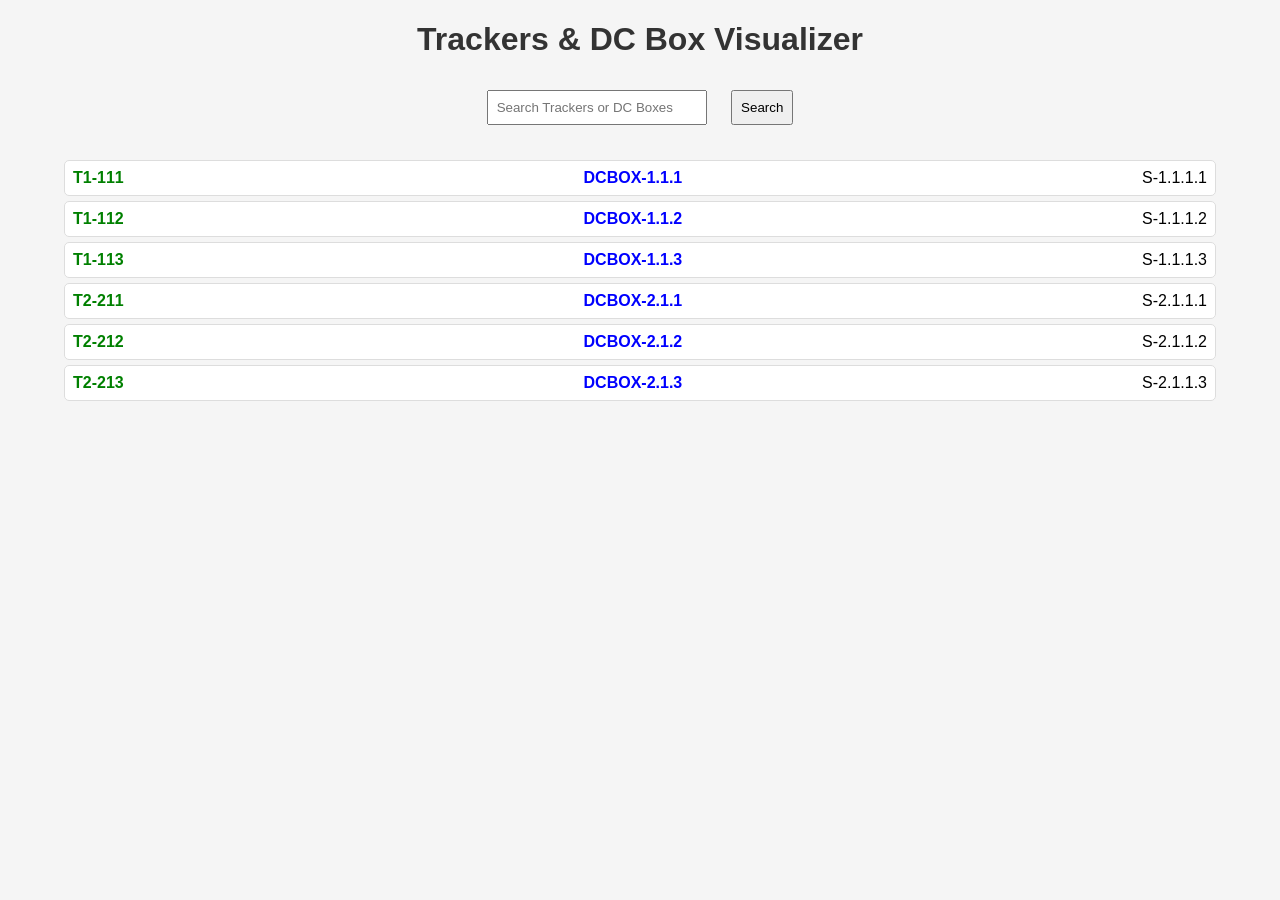
==== index.html @ c6772693 "Add files via upload" ====
<!DOCTYPE html>
<html lang="en">
<head>
    <meta charset="UTF-8">
    <meta name="viewport" content="width=device-width, initial-scale=1.0">
    <title>Tracker & DCBox Management</title>
    <style>
        body {
            font-family: Arial, sans-serif;
            background-color: #f5f5f5;
            margin: 0;
            padding: 0;
        }
        h1 {
            text-align: center;
            color: #333;
        }
        .container {
            width: 90%;
            margin: 20px auto;
            overflow-x: auto;
        }
        .row {
            display: flex;
            justify-content: space-between;
            padding: 8px;
            margin: 5px 0;
            border: 1px solid #ddd;
            border-radius: 5px;
            background-color: #fff;
        }
        .tracker {
            color: green;
            font-weight: bold;
        }
        .dcbox {
            color: blue;
            font-weight: bold;
        }
        .string {
            color: black;
        }
        input, button {
            padding: 8px;
            margin: 10px;
        }
        input {
            width: 200px;
        }
    </style>
</head>
<body>
    <h1>Trackers & DC Box Visualizer</h1>
    <div class="search-bar" style="text-align: center;">
        <input type="text" id="searchInput" placeholder="Search Trackers or DC Boxes">
        <button onclick="searchRows()">Search</button>
    </div>
    <div class="container" id="rowContainer">
        <!-- Rows will be dynamically added -->
    </div>

    <script>
        // Sample data: Each row has a tracker (green), DC box (blue), and string number (black)
        const data = [
            { tracker: 'T1-111', dcbox: 'DCBOX-1.1.1', string: 'S-1.1.1.1' },
            { tracker: 'T1-112', dcbox: 'DCBOX-1.1.2', string: 'S-1.1.1.2' },
            { tracker: 'T1-113', dcbox: 'DCBOX-1.1.3', string: 'S-1.1.1.3' },
            { tracker: 'T2-211', dcbox: 'DCBOX-2.1.1', string: 'S-2.1.1.1' },
            { tracker: 'T2-212', dcbox: 'DCBOX-2.1.2', string: 'S-2.1.1.2' },
            { tracker: 'T2-213', dcbox: 'DCBOX-2.1.3', string: 'S-2.1.1.3' },
            // Add more rows here
        ];

        const container = document.getElementById('rowContainer');

        // Function to display rows
        function displayRows(data) {
            container.innerHTML = ''; // Clear previous content
            data.forEach(row => {
                const rowDiv = document.createElement('div');
                rowDiv.className = 'row';
                rowDiv.innerHTML = `
                    <span class="tracker">${row.tracker}</span>
                    <span class="dcbox">${row.dcbox}</span>
                    <span class="string">${row.string}</span>
                `;
                container.appendChild(rowDiv);
            });
        }

        // Function to search rows
        function searchRows() {
            const input = document.getElementById('searchInput').value.toLowerCase();
            const filteredData = data.filter(row => 
                row.tracker.toLowerCase().includes(input) ||
                row.dcbox.toLowerCase().includes(input)
            );
            displayRows(filteredData);
        }

        // Initial display
        displayRows(data);
    </script>
</body>
</html>
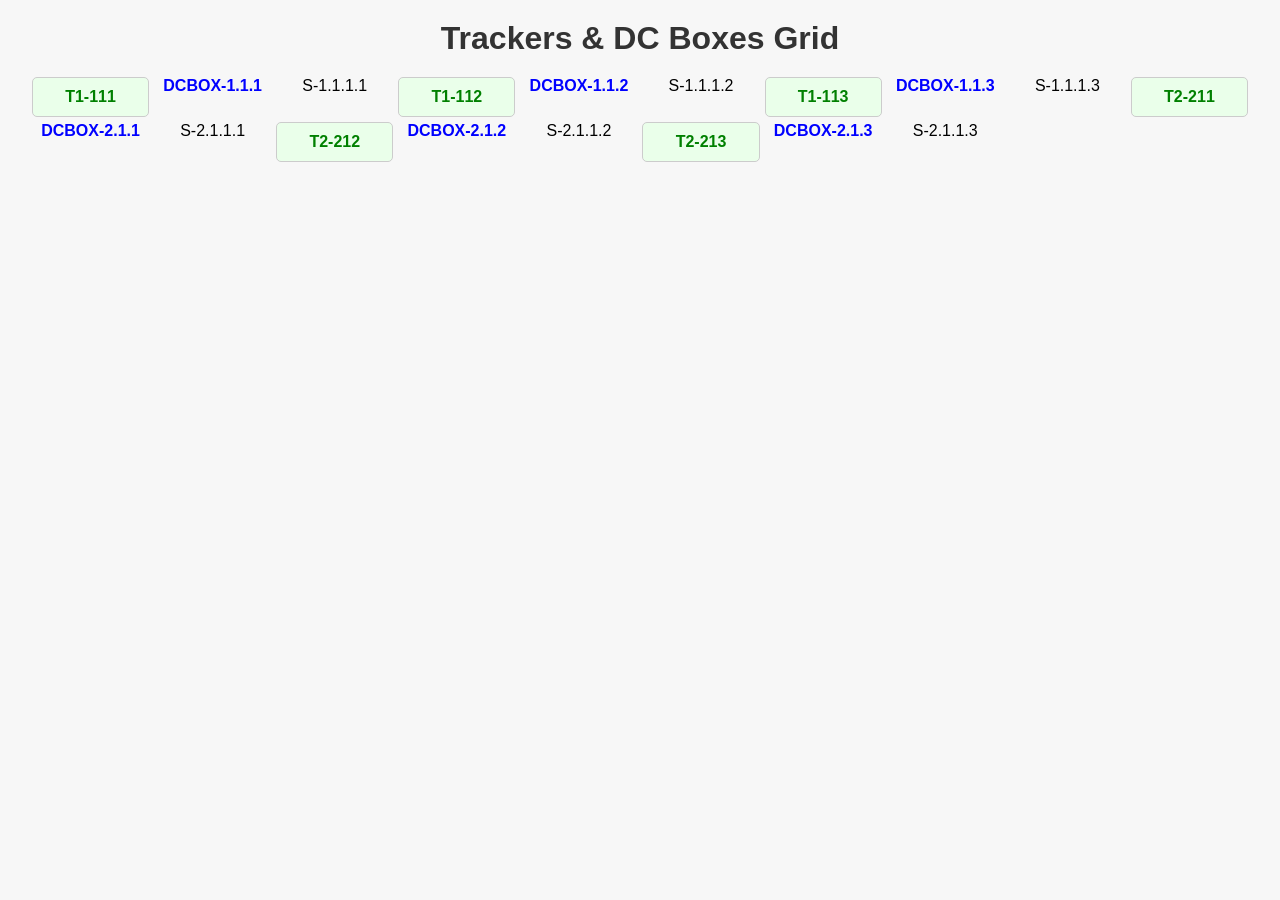
==== commit 43fe64e5: "Update index.html" ====
--- a/index.html
+++ b/index.html
@@ -3,103 +3,161 @@
 <head>
     <meta charset="UTF-8">
     <meta name="viewport" content="width=device-width, initial-scale=1.0">
-    <title>Tracker & DCBox Management</title>
+    <title>Trackers Grid Layout</title>
     <style>
         body {
             font-family: Arial, sans-serif;
-            background-color: #f5f5f5;
             margin: 0;
             padding: 0;
+            background-color: #f7f7f7;
         }
+
         h1 {
             text-align: center;
+            margin: 20px 0;
             color: #333;
         }
-        .container {
-            width: 90%;
+
+        .grid-container {
+            display: grid;
+            grid-template-columns: repeat(10, 1fr); /* 10 columns layout */
+            gap: 5px;
+            width: 95%;
             margin: 20px auto;
-            overflow-x: auto;
         }
-        .row {
-            display: flex;
-            justify-content: space-between;
-            padding: 8px;
-            margin: 5px 0;
-            border: 1px solid #ddd;
+
+        .tracker {
+            padding: 10px;
+            text-align: center;
+            font-weight: bold;
+            color: green;
+            background-color: #eaffea;
+            border: 1px solid #ccc;
+            cursor: pointer;
             border-radius: 5px;
-            background-color: #fff;
+            transition: background 0.3s;
         }
-        .tracker {
-            color: green;
-            font-weight: bold;
+
+        .tracker:hover {
+            background-color: #d4f5d4;
         }
+
         .dcbox {
+            text-align: center;
             color: blue;
             font-weight: bold;
         }
+
         .string {
+            text-align: center;
             color: black;
         }
-        input, button {
-            padding: 8px;
-            margin: 10px;
+
+        /* Details Popup */
+        .details-popup {
+            display: none;
+            position: fixed;
+            top: 50%;
+            left: 50%;
+            transform: translate(-50%, -50%);
+            background: white;
+            border: 1px solid #ccc;
+            border-radius: 5px;
+            box-shadow: 0px 4px 6px rgba(0, 0, 0, 0.1);
+            padding: 20px;
+            z-index: 1000;
         }
-        input {
-            width: 200px;
+
+        .details-popup h2 {
+            color: green;
+            margin-top: 0;
+        }
+
+        .details-popup p {
+            margin: 10px 0;
+            color: #555;
+        }
+
+        .close-btn {
+            background-color: red;
+            color: white;
+            border: none;
+            padding: 5px 10px;
+            cursor: pointer;
+            margin-top: 10px;
+        }
+
+        .close-btn:hover {
+            background-color: darkred;
         }
     </style>
 </head>
 <body>
-    <h1>Trackers & DC Box Visualizer</h1>
-    <div class="search-bar" style="text-align: center;">
-        <input type="text" id="searchInput" placeholder="Search Trackers or DC Boxes">
-        <button onclick="searchRows()">Search</button>
+    <h1>Trackers & DC Boxes Grid</h1>
+
+    <div class="grid-container" id="gridContainer">
+        <!-- Rows will be dynamically populated here -->
     </div>
-    <div class="container" id="rowContainer">
-        <!-- Rows will be dynamically added -->
+
+    <!-- Details Popup -->
+    <div id="detailsPopup" class="details-popup">
+        <h2 id="popupTitle">Tracker Details</h2>
+        <p id="popupDCBox">DC Box: N/A</p>
+        <p id="popupString">String: N/A</p>
+        <button class="close-btn" onclick="closeDetails()">Close</button>
     </div>
 
     <script>
-        // Sample data: Each row has a tracker (green), DC box (blue), and string number (black)
-        const data = [
+        // Sample data for trackers
+        const trackerData = [
             { tracker: 'T1-111', dcbox: 'DCBOX-1.1.1', string: 'S-1.1.1.1' },
             { tracker: 'T1-112', dcbox: 'DCBOX-1.1.2', string: 'S-1.1.1.2' },
             { tracker: 'T1-113', dcbox: 'DCBOX-1.1.3', string: 'S-1.1.1.3' },
             { tracker: 'T2-211', dcbox: 'DCBOX-2.1.1', string: 'S-2.1.1.1' },
             { tracker: 'T2-212', dcbox: 'DCBOX-2.1.2', string: 'S-2.1.1.2' },
             { tracker: 'T2-213', dcbox: 'DCBOX-2.1.3', string: 'S-2.1.1.3' },
-            // Add more rows here
+            // Repeat for testing
         ];
 
-        const container = document.getElementById('rowContainer');
+        const gridContainer = document.getElementById('gridContainer');
 
-        // Function to display rows
-        function displayRows(data) {
-            container.innerHTML = ''; // Clear previous content
-            data.forEach(row => {
-                const rowDiv = document.createElement('div');
-                rowDiv.className = 'row';
-                rowDiv.innerHTML = `
-                    <span class="tracker">${row.tracker}</span>
-                    <span class="dcbox">${row.dcbox}</span>
-                    <span class="string">${row.string}</span>
-                `;
-                container.appendChild(rowDiv);
+        // Function to populate the grid
+        function populateGrid() {
+            gridContainer.innerHTML = ''; // Clear container
+            trackerData.forEach((row, index) => {
+                const trackerDiv = document.createElement('div');
+                trackerDiv.className = 'tracker';
+                trackerDiv.textContent = row.tracker;
+                trackerDiv.onclick = () => openDetails(row);
+                gridContainer.appendChild(trackerDiv);
+
+                const dcboxDiv = document.createElement('div');
+                dcboxDiv.className = 'dcbox';
+                dcboxDiv.textContent = row.dcbox;
+                gridContainer.appendChild(dcboxDiv);
+
+                const stringDiv = document.createElement('div');
+                stringDiv.className = 'string';
+                stringDiv.textContent = row.string;
+                gridContainer.appendChild(stringDiv);
             });
         }
 
-        // Function to search rows
-        function searchRows() {
-            const input = document.getElementById('searchInput').value.toLowerCase();
-            const filteredData = data.filter(row => 
-                row.tracker.toLowerCase().includes(input) ||
-                row.dcbox.toLowerCase().includes(input)
-            );
-            displayRows(filteredData);
+        // Function to open tracker details
+        function openDetails(row) {
+            document.getElementById('popupTitle').textContent = `Details for ${row.tracker}`;
+            document.getElementById('popupDCBox').textContent = `DC Box: ${row.dcbox}`;
+            document.getElementById('popupString').textContent = `String: ${row.string}`;
+            document.getElementById('detailsPopup').style.display = 'block';
         }
 
-        // Initial display
-        displayRows(data);
+        // Function to close the popup
+        function closeDetails() {
+            document.getElementById('detailsPopup').style.display = 'none';
+        }
+
+        // Populate grid on page load
+        populateGrid();
     </script>
 </body>
 </html>
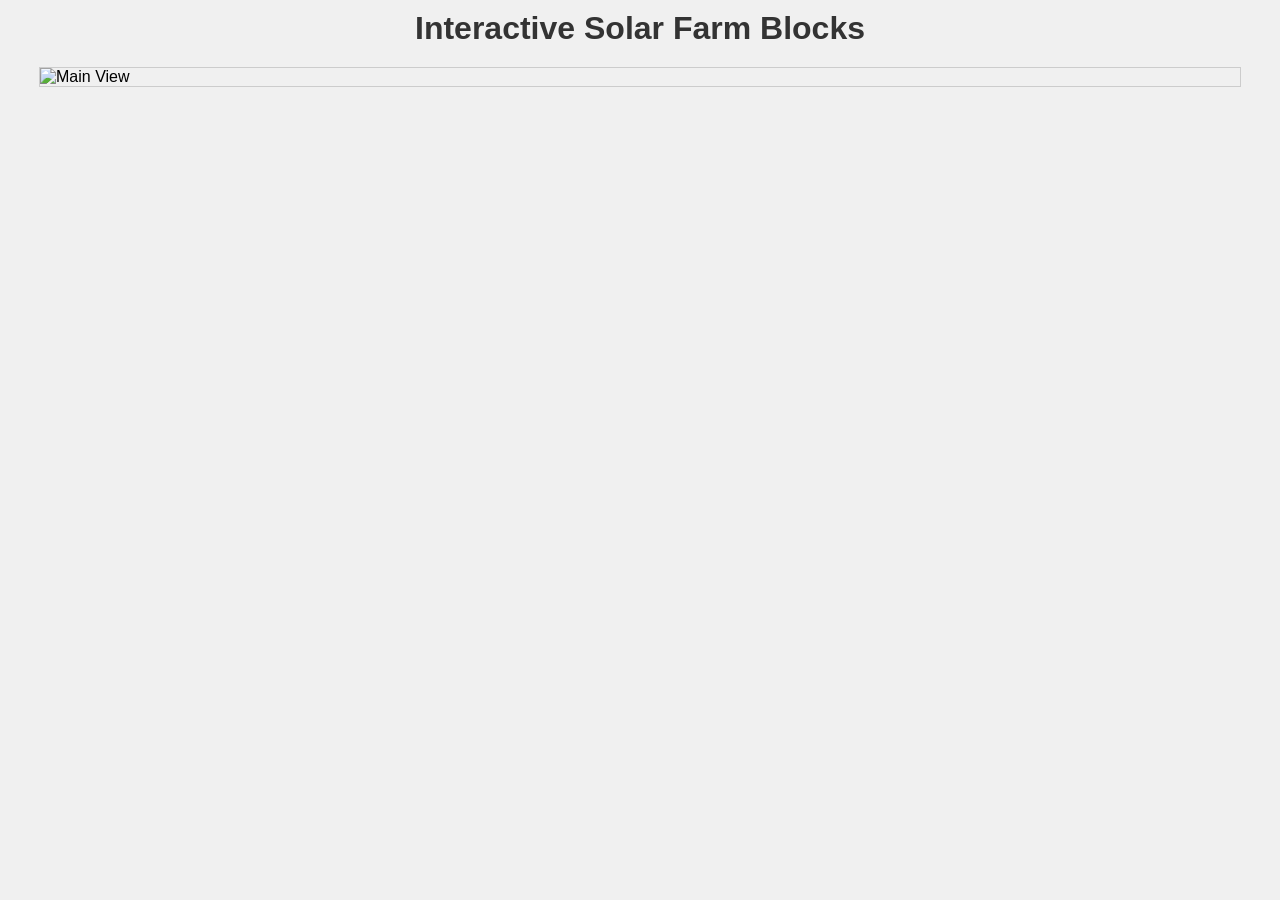
==== commit 4e916f67: "Update index.html" ====
--- a/index.html
+++ b/index.html
@@ -3,88 +3,80 @@
 <head>
     <meta charset="UTF-8">
     <meta name="viewport" content="width=device-width, initial-scale=1.0">
-    <title>Trackers Grid Layout</title>
+    <title>Interactive Solar Farm Blocks</title>
     <style>
         body {
+            margin: 0;
             font-family: Arial, sans-serif;
-            margin: 0;
-            padding: 0;
-            background-color: #f7f7f7;
+            background-color: #f0f0f0;
         }
 
         h1 {
             text-align: center;
-            margin: 20px 0;
+            margin: 10px 0;
             color: #333;
         }
 
-        .grid-container {
-            display: grid;
-            grid-template-columns: repeat(10, 1fr); /* 10 columns layout */
-            gap: 5px;
-            width: 95%;
+        .main-view {
+            position: relative;
+            width: 100%;
+            max-width: 1200px;
             margin: 20px auto;
+            border: 1px solid #ccc;
         }
 
-        .tracker {
-            padding: 10px;
-            text-align: center;
-            font-weight: bold;
-            color: green;
-            background-color: #eaffea;
-            border: 1px solid #ccc;
-            cursor: pointer;
-            border-radius: 5px;
-            transition: background 0.3s;
+        .main-view img {
+            width: 100%;
+            display: block;
         }
 
-        .tracker:hover {
-            background-color: #d4f5d4;
+        /* Block overlays */
+        .block {
+            position: absolute;
+            border: 2px solid transparent;
+            cursor: pointer;
+            transition: border 0.3s;
         }
 
-        .dcbox {
-            text-align: center;
-            color: blue;
-            font-weight: bold;
+        .block:hover {
+            border: 2px solid red;
+            background-color: rgba(255, 0, 0, 0.1);
         }
 
-        .string {
-            text-align: center;
-            color: black;
-        }
+        /* Add block coordinates based on the image */
+        #block1 { top: 5%; left: 15%; width: 10%; height: 20%; }
+        #block2 { top: 30%; left: 10%; width: 15%; height: 25%; }
+        #block3 { top: 20%; left: 40%; width: 20%; height: 30%; }
+        #block4 { top: 65%; left: 50%; width: 20%; height: 25%; }
 
-        /* Details Popup */
-        .details-popup {
+        /* Popup details view */
+        .popup {
             display: none;
             position: fixed;
             top: 50%;
             left: 50%;
             transform: translate(-50%, -50%);
-            background: white;
-            border: 1px solid #ccc;
-            border-radius: 5px;
-            box-shadow: 0px 4px 6px rgba(0, 0, 0, 0.1);
+            background-color: #fff;
             padding: 20px;
+            box-shadow: 0 4px 8px rgba(0, 0, 0, 0.2);
+            border-radius: 8px;
             z-index: 1000;
-        }
-
-        .details-popup h2 {
-            color: green;
-            margin-top: 0;
-        }
-
-        .details-popup p {
-            margin: 10px 0;
-            color: #555;
+            width: 80%;
+            max-width: 800px;
+            overflow-y: auto;
+            max-height: 80%;
         }
 
         .close-btn {
+            display: block;
+            margin-top: 10px;
+            text-align: center;
             background-color: red;
             color: white;
-            border: none;
-            padding: 5px 10px;
+            padding: 8px;
+            border-radius: 5px;
             cursor: pointer;
-            margin-top: 10px;
+            text-decoration: none;
         }
 
         .close-btn:hover {
@@ -93,71 +85,50 @@
     </style>
 </head>
 <body>
-    <h1>Trackers & DC Boxes Grid</h1>
+    <h1>Interactive Solar Farm Blocks</h1>
+    <div class="main-view">
+        <!-- Main view image -->
+        <img src="image.png" alt="Main View">
 
-    <div class="grid-container" id="gridContainer">
-        <!-- Rows will be dynamically populated here -->
+        <!-- Clickable blocks -->
+        <div class="block" id="block1" onclick="showBlockDetails('Block 1')"></div>
+        <div class="block" id="block2" onclick="showBlockDetails('Block 2')"></div>
+        <div class="block" id="block3" onclick="showBlockDetails('Block 3')"></div>
+        <div class="block" id="block4" onclick="showBlockDetails('Block 4')"></div>
     </div>
 
-    <!-- Details Popup -->
-    <div id="detailsPopup" class="details-popup">
-        <h2 id="popupTitle">Tracker Details</h2>
-        <p id="popupDCBox">DC Box: N/A</p>
-        <p id="popupString">String: N/A</p>
-        <button class="close-btn" onclick="closeDetails()">Close</button>
+    <!-- Popup for block details -->
+    <div id="popup" class="popup">
+        <h2 id="popup-title">Block Details</h2>
+        <p id="popup-content">Details about the block will appear here.</p>
+        <a href="#" class="close-btn" onclick="closePopup()">Close</a>
     </div>
 
     <script>
-        // Sample data for trackers
-        const trackerData = [
-            { tracker: 'T1-111', dcbox: 'DCBOX-1.1.1', string: 'S-1.1.1.1' },
-            { tracker: 'T1-112', dcbox: 'DCBOX-1.1.2', string: 'S-1.1.1.2' },
-            { tracker: 'T1-113', dcbox: 'DCBOX-1.1.3', string: 'S-1.1.1.3' },
-            { tracker: 'T2-211', dcbox: 'DCBOX-2.1.1', string: 'S-2.1.1.1' },
-            { tracker: 'T2-212', dcbox: 'DCBOX-2.1.2', string: 'S-2.1.1.2' },
-            { tracker: 'T2-213', dcbox: 'DCBOX-2.1.3', string: 'S-2.1.1.3' },
-            // Repeat for testing
-        ];
+        // Function to show block details
+        function showBlockDetails(blockName) {
+            const popupTitle = document.getElementById('popup-title');
+            const popupContent = document.getElementById('popup-content');
 
-        const gridContainer = document.getElementById('gridContainer');
-
-        // Function to populate the grid
-        function populateGrid() {
-            gridContainer.innerHTML = ''; // Clear container
-            trackerData.forEach((row, index) => {
-                const trackerDiv = document.createElement('div');
-                trackerDiv.className = 'tracker';
-                trackerDiv.textContent = row.tracker;
-                trackerDiv.onclick = () => openDetails(row);
-                gridContainer.appendChild(trackerDiv);
-
-                const dcboxDiv = document.createElement('div');
-                dcboxDiv.className = 'dcbox';
-                dcboxDiv.textContent = row.dcbox;
-                gridContainer.appendChild(dcboxDiv);
-
-                const stringDiv = document.createElement('div');
-                stringDiv.className = 'string';
-                stringDiv.textContent = row.string;
-                gridContainer.appendChild(stringDiv);
-            });
-        }
-
-        // Function to open tracker details
-        function openDetails(row) {
-            document.getElementById('popupTitle').textContent = `Details for ${row.tracker}`;
-            document.getElementById('popupDCBox').textContent = `DC Box: ${row.dcbox}`;
-            document.getElementById('popupString').textContent = `String: ${row.string}`;
-            document.getElementById('detailsPopup').style.display = 'block';
+            popupTitle.textContent = `${blockName} Details`;
+            popupContent.innerHTML = `
+                <strong>Trackers in ${blockName}:</strong>
+                <ul>
+                    <li>T1-111: DCBOX-1.1.1</li>
+                    <li>T1-112: DCBOX-1.1.2</li>
+                    <li>T1-113: DCBOX-1.1.3</li>
+                    <li>T2-211: DCBOX-2.1.1</li>
+                    <li>T2-212: DCBOX-2.1.2</li>
+                    <li>T2-213: DCBOX-2.1.3</li>
+                </ul>
+            `;
+            document.getElementById('popup').style.display = 'block';
         }
 
         // Function to close the popup
-        function closeDetails() {
-            document.getElementById('detailsPopup').style.display = 'none';
+        function closePopup() {
+            document.getElementById('popup').style.display = 'none';
         }
-
-        // Populate grid on page load
-        populateGrid();
     </script>
 </body>
 </html>
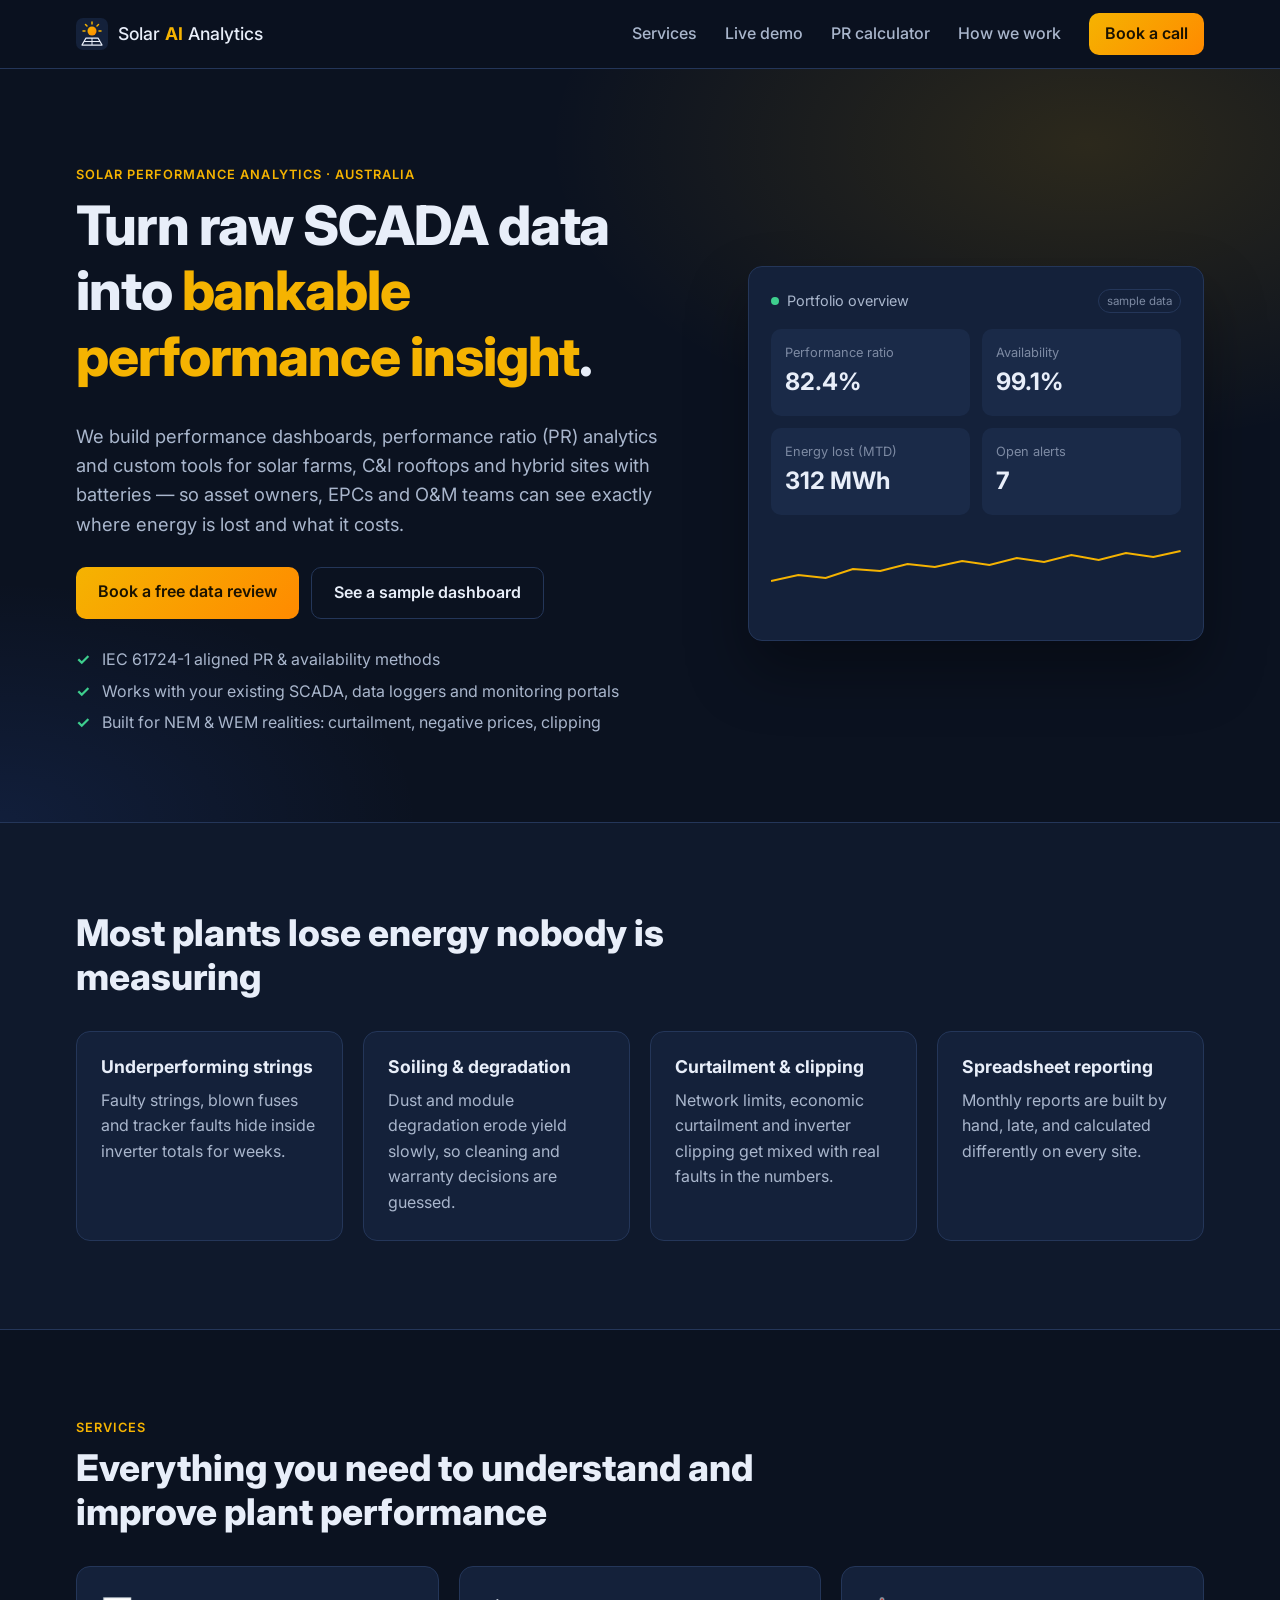
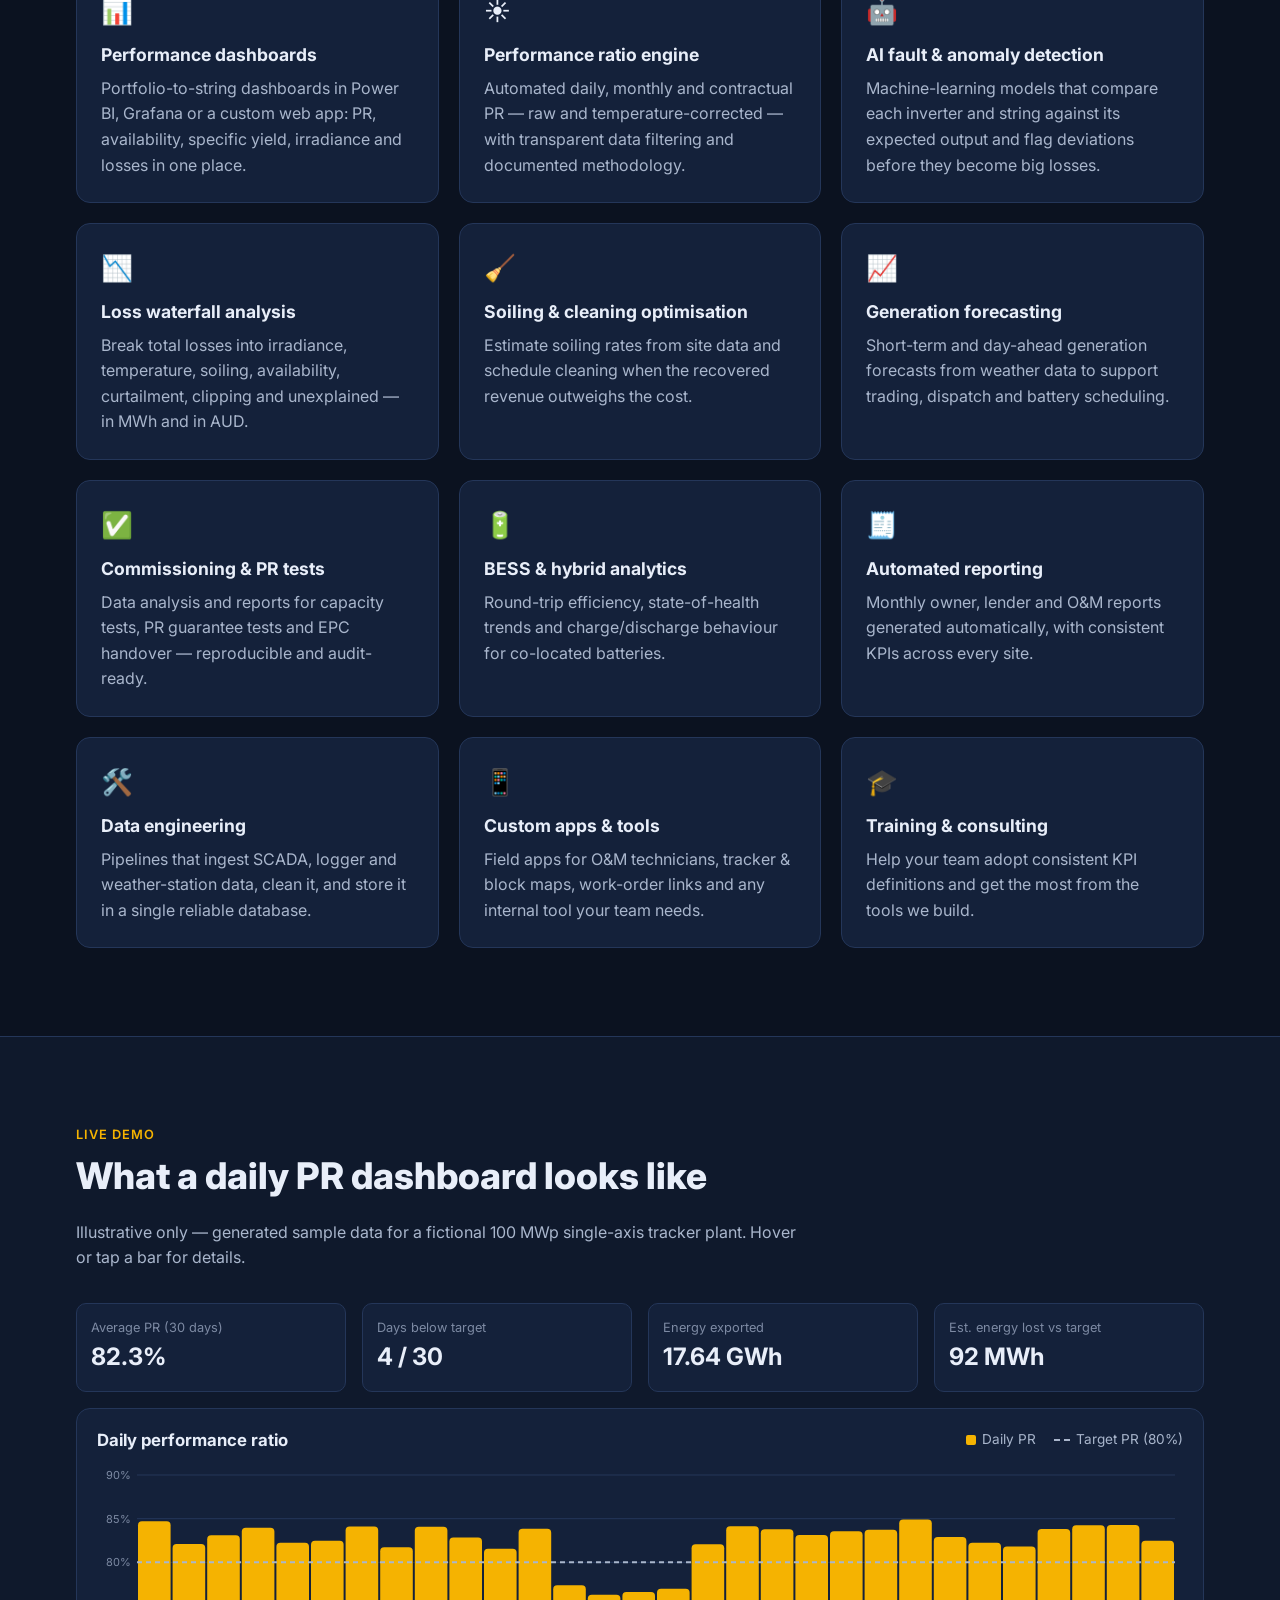
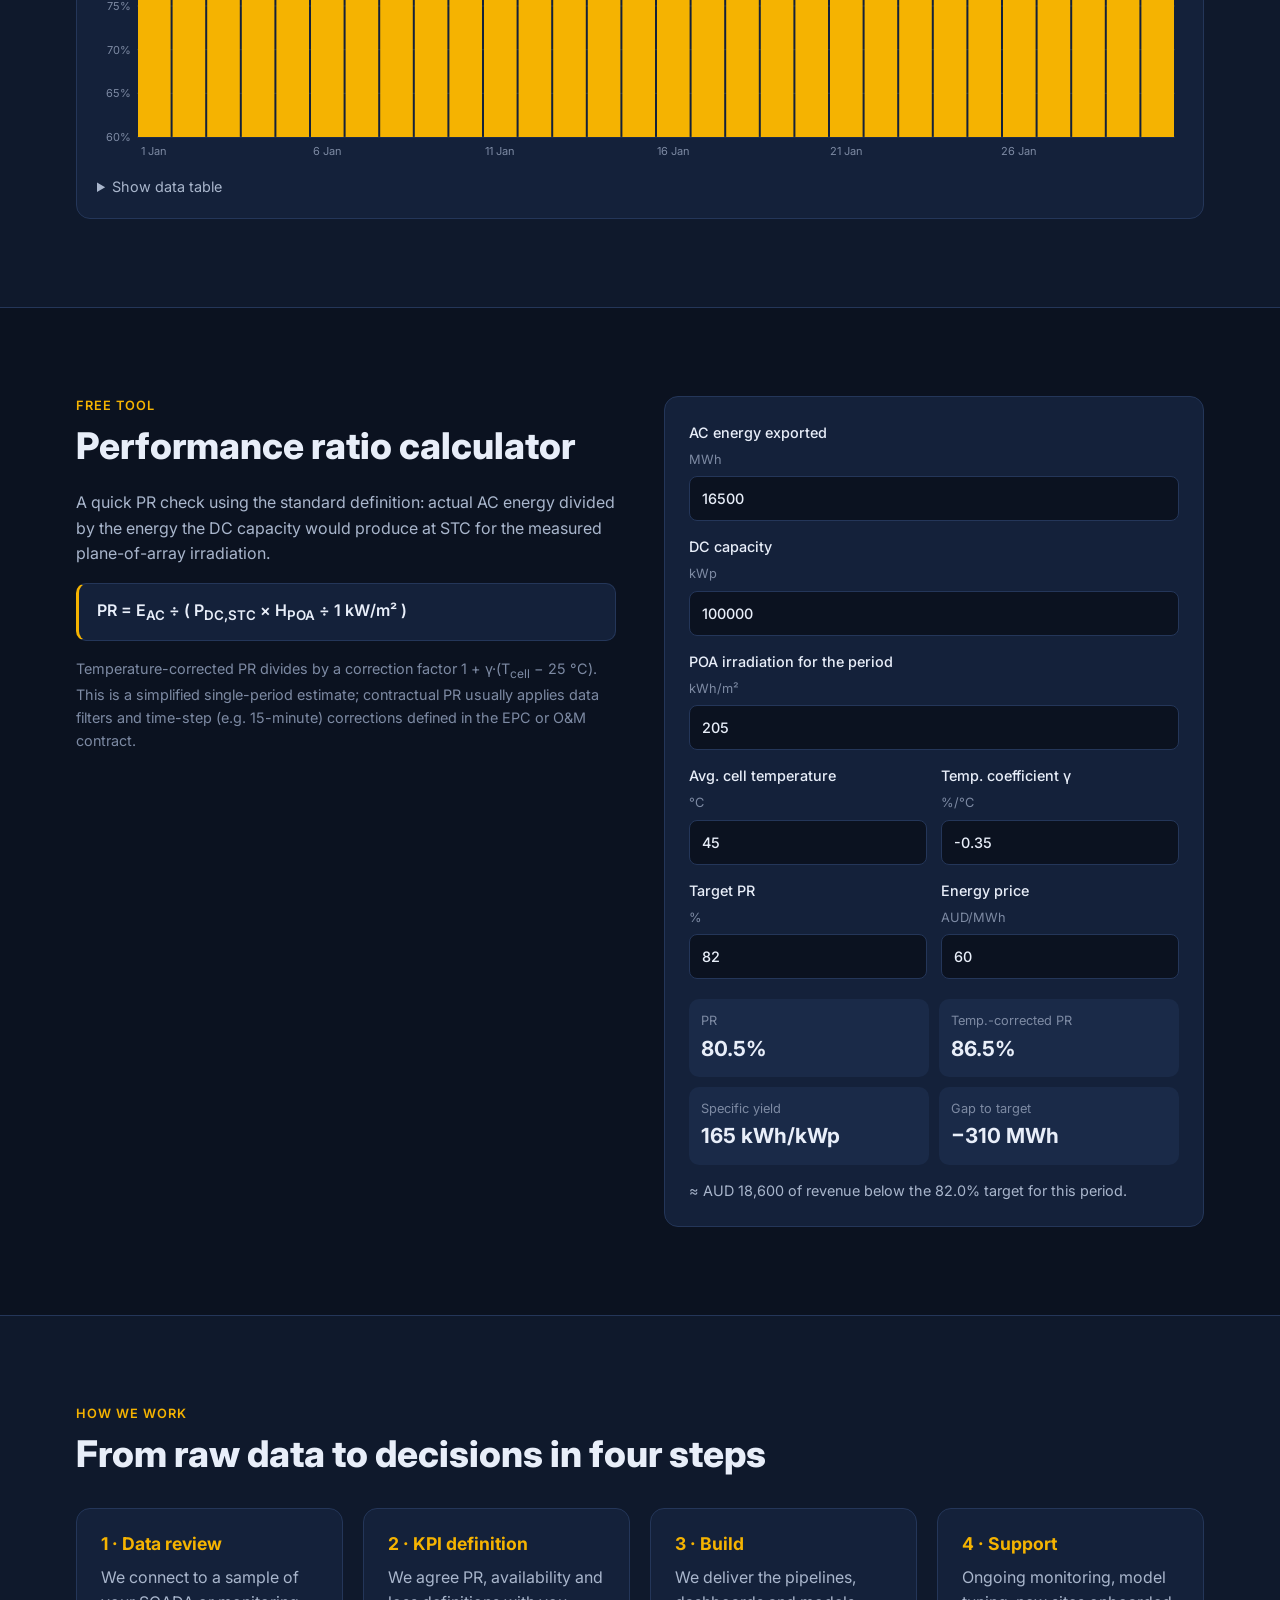
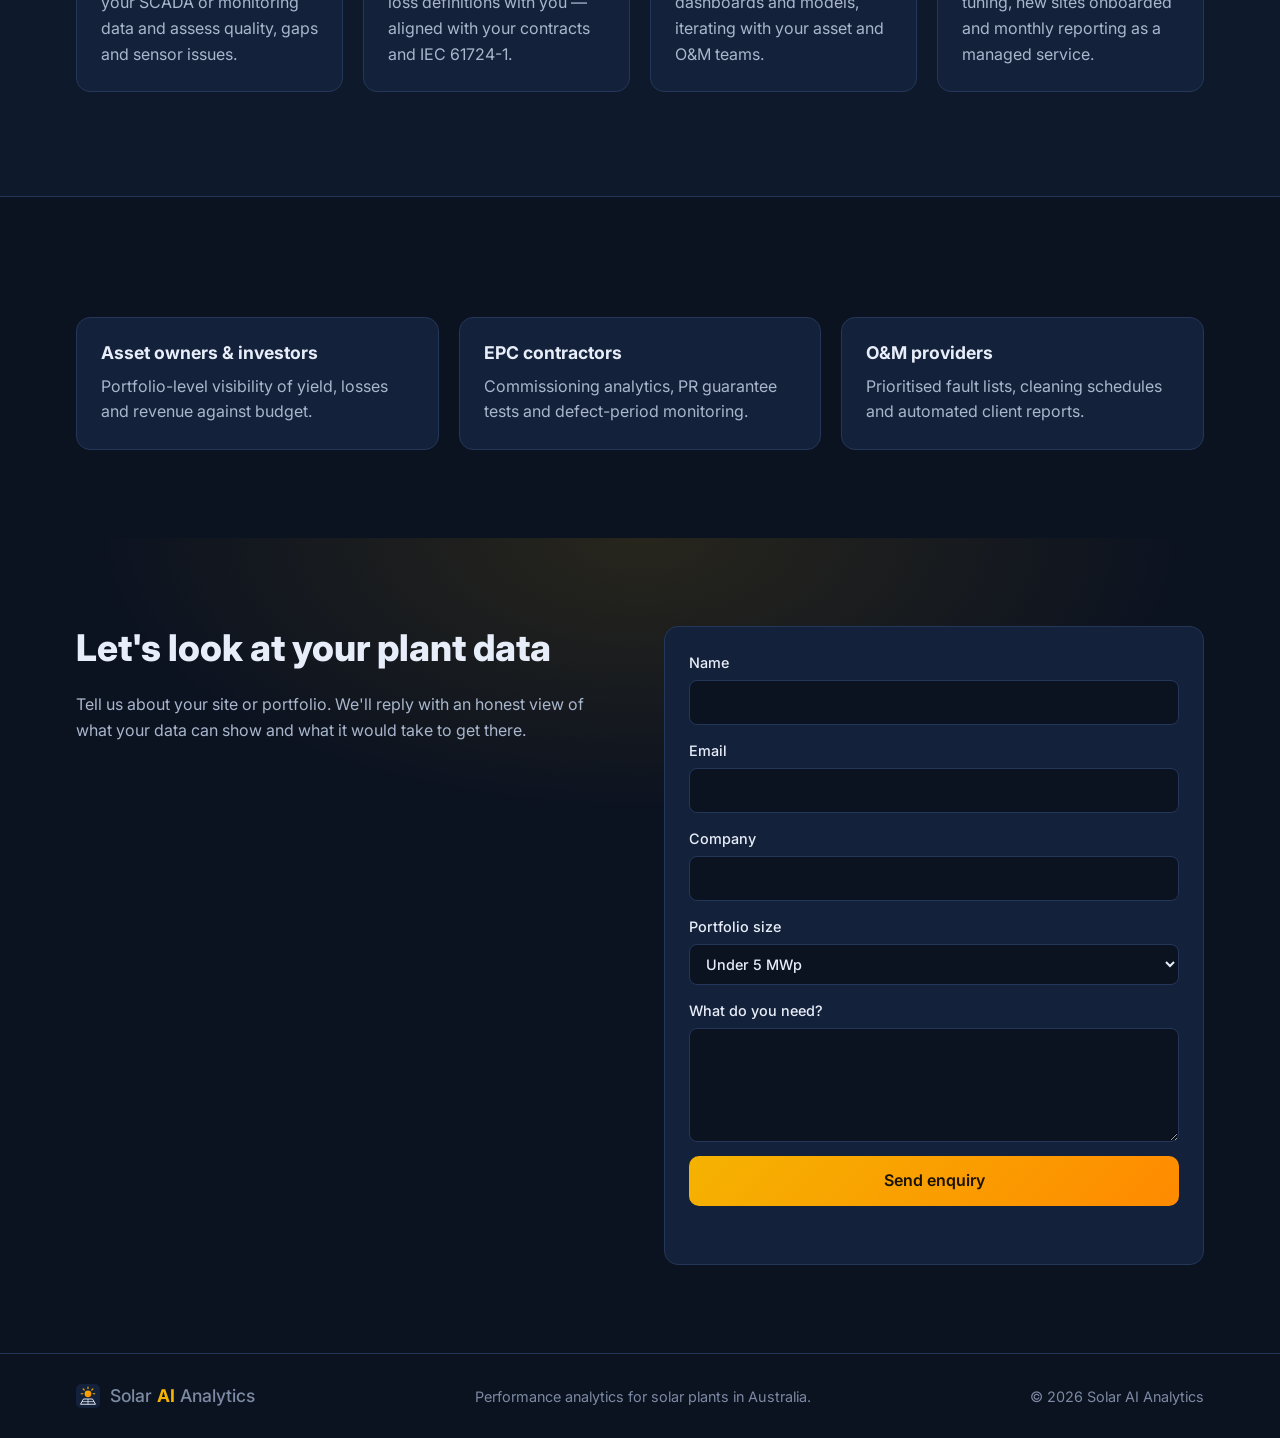
==== commit 72e575e5: "Replace tracker app with Solar AI Analytics website Single-page static site: services, demo PR dashb" ====
--- a/index.html
+++ b/index.html
@@ -1,134 +1,293 @@
-<!DOCTYPE html>
-<html lang="en">
-<head>
-    <meta charset="UTF-8">
-    <meta name="viewport" content="width=device-width, initial-scale=1.0">
-    <title>Interactive Solar Farm Blocks</title>
-    <style>
-        body {
-            margin: 0;
-            font-family: Arial, sans-serif;
-            background-color: #f0f0f0;
-        }
-
-        h1 {
-            text-align: center;
-            margin: 10px 0;
-            color: #333;
-        }
-
-        .main-view {
-            position: relative;
-            width: 100%;
-            max-width: 1200px;
-            margin: 20px auto;
-            border: 1px solid #ccc;
-        }
-
-        .main-view img {
-            width: 100%;
-            display: block;
-        }
-
-        /* Block overlays */
-        .block {
-            position: absolute;
-            border: 2px solid transparent;
-            cursor: pointer;
-            transition: border 0.3s;
-        }
-
-        .block:hover {
-            border: 2px solid red;
-            background-color: rgba(255, 0, 0, 0.1);
-        }
-
-        /* Add block coordinates based on the image */
-        #block1 { top: 5%; left: 15%; width: 10%; height: 20%; }
-        #block2 { top: 30%; left: 10%; width: 15%; height: 25%; }
-        #block3 { top: 20%; left: 40%; width: 20%; height: 30%; }
-        #block4 { top: 65%; left: 50%; width: 20%; height: 25%; }
-
-        /* Popup details view */
-        .popup {
-            display: none;
-            position: fixed;
-            top: 50%;
-            left: 50%;
-            transform: translate(-50%, -50%);
-            background-color: #fff;
-            padding: 20px;
-            box-shadow: 0 4px 8px rgba(0, 0, 0, 0.2);
-            border-radius: 8px;
-            z-index: 1000;
-            width: 80%;
-            max-width: 800px;
-            overflow-y: auto;
-            max-height: 80%;
-        }
-
-        .close-btn {
-            display: block;
-            margin-top: 10px;
-            text-align: center;
-            background-color: red;
-            color: white;
-            padding: 8px;
-            border-radius: 5px;
-            cursor: pointer;
-            text-decoration: none;
-        }
-
-        .close-btn:hover {
-            background-color: darkred;
-        }
-    </style>
-</head>
-<body>
-    <h1>Interactive Solar Farm Blocks</h1>
-    <div class="main-view">
-        <!-- Main view image -->
-        <img src="image.png" alt="Main View">
-
-        <!-- Clickable blocks -->
-        <div class="block" id="block1" onclick="showBlockDetails('Block 1')"></div>
-        <div class="block" id="block2" onclick="showBlockDetails('Block 2')"></div>
-        <div class="block" id="block3" onclick="showBlockDetails('Block 3')"></div>
-        <div class="block" id="block4" onclick="showBlockDetails('Block 4')"></div>
-    </div>
-
-    <!-- Popup for block details -->
-    <div id="popup" class="popup">
-        <h2 id="popup-title">Block Details</h2>
-        <p id="popup-content">Details about the block will appear here.</p>
-        <a href="#" class="close-btn" onclick="closePopup()">Close</a>
-    </div>
-
-    <script>
-        // Function to show block details
-        function showBlockDetails(blockName) {
-            const popupTitle = document.getElementById('popup-title');
-            const popupContent = document.getElementById('popup-content');
-
-            popupTitle.textContent = `${blockName} Details`;
-            popupContent.innerHTML = `
-                <strong>Trackers in ${blockName}:</strong>
-                <ul>
-                    <li>T1-111: DCBOX-1.1.1</li>
-                    <li>T1-112: DCBOX-1.1.2</li>
-                    <li>T1-113: DCBOX-1.1.3</li>
-                    <li>T2-211: DCBOX-2.1.1</li>
-                    <li>T2-212: DCBOX-2.1.2</li>
-                    <li>T2-213: DCBOX-2.1.3</li>
-                </ul>
-            `;
-            document.getElementById('popup').style.display = 'block';
-        }
-
-        // Function to close the popup
-        function closePopup() {
-            document.getElementById('popup').style.display = 'none';
-        }
-    </script>
-</body>
-</html>
+<!DOCTYPE html>
+<html lang="en-AU">
+<head>
+  <meta charset="UTF-8">
+  <meta name="viewport" content="width=device-width, initial-scale=1.0">
+  <title>Solar AI Analytics — Performance intelligence for solar plants</title>
+  <meta name="description" content="Solar AI Analytics builds performance dashboards, performance ratio (PR) analytics and custom applications for utility-scale and C&I solar plants across Australia.">
+  <link rel="icon" href="assets/favicon.svg" type="image/svg+xml">
+  <link rel="preconnect" href="https://fonts.googleapis.com">
+  <link rel="preconnect" href="https://fonts.gstatic.com" crossorigin>
+  <link href="https://fonts.googleapis.com/css2?family=Inter:wght@400;500;600;700;800&display=swap" rel="stylesheet">
+  <link rel="stylesheet" href="css/styles.css">
+</head>
+<body>
+  <header class="site-header">
+    <div class="container nav">
+      <a href="#top" class="brand" aria-label="Solar AI Analytics home">
+        <img src="assets/favicon.svg" alt="" width="32" height="32">
+        <span>Solar <strong>AI</strong> Analytics</span>
+      </a>
+      <button class="nav-toggle" aria-expanded="false" aria-controls="nav-links" aria-label="Open menu">
+        <span></span><span></span><span></span>
+      </button>
+      <nav id="nav-links" class="nav-links">
+        <a href="#services">Services</a>
+        <a href="#demo">Live demo</a>
+        <a href="#calculator">PR calculator</a>
+        <a href="#process">How we work</a>
+        <a href="#contact" class="btn btn-small">Book a call</a>
+      </nav>
+    </div>
+  </header>
+
+  <main id="top">
+    <!-- HERO -->
+    <section class="hero">
+      <div class="container hero-grid">
+        <div>
+          <p class="eyebrow">Solar performance analytics · Australia</p>
+          <h1>Turn raw SCADA data into <span class="accent">bankable performance insight</span>.</h1>
+          <p class="lead">
+            We build performance dashboards, performance ratio (PR) analytics and custom tools
+            for solar farms, C&amp;I rooftops and hybrid sites with batteries — so asset owners,
+            EPCs and O&amp;M teams can see exactly where energy is lost and what it costs.
+          </p>
+          <div class="hero-cta">
+            <a href="#contact" class="btn">Book a free data review</a>
+            <a href="#demo" class="btn btn-ghost">See a sample dashboard</a>
+          </div>
+          <ul class="hero-points">
+            <li>IEC 61724-1 aligned PR &amp; availability methods</li>
+            <li>Works with your existing SCADA, data loggers and monitoring portals</li>
+            <li>Built for NEM &amp; WEM realities: curtailment, negative prices, clipping</li>
+          </ul>
+        </div>
+        <div class="hero-card" aria-hidden="true">
+          <div class="hero-card-head">
+            <span class="dot"></span> Portfolio overview <span class="tag">sample data</span>
+          </div>
+          <div class="hero-kpis">
+            <div><span class="kpi-label">Performance ratio</span><span class="kpi-value">82.4%</span></div>
+            <div><span class="kpi-label">Availability</span><span class="kpi-value">99.1%</span></div>
+            <div><span class="kpi-label">Energy lost (MTD)</span><span class="kpi-value">312 MWh</span></div>
+            <div><span class="kpi-label">Open alerts</span><span class="kpi-value">7</span></div>
+          </div>
+          <svg class="hero-spark" viewBox="0 0 300 80" preserveAspectRatio="none">
+            <polyline points="0,50 20,44 40,47 60,38 80,40 100,33 120,36 140,30 160,34 180,27 200,31 220,24 240,29 260,22 280,26 300,20" />
+          </svg>
+        </div>
+      </div>
+    </section>
+
+    <!-- PROBLEMS -->
+    <section class="section band">
+      <div class="container">
+        <h2 class="section-title">Most plants lose energy nobody is measuring</h2>
+        <div class="grid grid-4">
+          <div class="stat-card"><h3>Underperforming strings</h3><p>Faulty strings, blown fuses and tracker faults hide inside inverter totals for weeks.</p></div>
+          <div class="stat-card"><h3>Soiling &amp; degradation</h3><p>Dust and module degradation erode yield slowly, so cleaning and warranty decisions are guessed.</p></div>
+          <div class="stat-card"><h3>Curtailment &amp; clipping</h3><p>Network limits, economic curtailment and inverter clipping get mixed with real faults in the numbers.</p></div>
+          <div class="stat-card"><h3>Spreadsheet reporting</h3><p>Monthly reports are built by hand, late, and calculated differently on every site.</p></div>
+        </div>
+      </div>
+    </section>
+
+    <!-- SERVICES -->
+    <section id="services" class="section">
+      <div class="container">
+        <p class="eyebrow">Services</p>
+        <h2 class="section-title">Everything you need to understand and improve plant performance</h2>
+        <div class="grid grid-3">
+          <article class="service">
+            <div class="icon">📊</div>
+            <h3>Performance dashboards</h3>
+            <p>Portfolio-to-string dashboards in Power BI, Grafana or a custom web app: PR, availability, specific yield, irradiance and losses in one place.</p>
+          </article>
+          <article class="service">
+            <div class="icon">☀️</div>
+            <h3>Performance ratio engine</h3>
+            <p>Automated daily, monthly and contractual PR — raw and temperature-corrected — with transparent data filtering and documented methodology.</p>
+          </article>
+          <article class="service">
+            <div class="icon">🤖</div>
+            <h3>AI fault &amp; anomaly detection</h3>
+            <p>Machine-learning models that compare each inverter and string against its expected output and flag deviations before they become big losses.</p>
+          </article>
+          <article class="service">
+            <div class="icon">📉</div>
+            <h3>Loss waterfall analysis</h3>
+            <p>Break total losses into irradiance, temperature, soiling, availability, curtailment, clipping and unexplained — in MWh and in AUD.</p>
+          </article>
+          <article class="service">
+            <div class="icon">🧹</div>
+            <h3>Soiling &amp; cleaning optimisation</h3>
+            <p>Estimate soiling rates from site data and schedule cleaning when the recovered revenue outweighs the cost.</p>
+          </article>
+          <article class="service">
+            <div class="icon">📈</div>
+            <h3>Generation forecasting</h3>
+            <p>Short-term and day-ahead generation forecasts from weather data to support trading, dispatch and battery scheduling.</p>
+          </article>
+          <article class="service">
+            <div class="icon">✅</div>
+            <h3>Commissioning &amp; PR tests</h3>
+            <p>Data analysis and reports for capacity tests, PR guarantee tests and EPC handover — reproducible and audit-ready.</p>
+          </article>
+          <article class="service">
+            <div class="icon">🔋</div>
+            <h3>BESS &amp; hybrid analytics</h3>
+            <p>Round-trip efficiency, state-of-health trends and charge/discharge behaviour for co-located batteries.</p>
+          </article>
+          <article class="service">
+            <div class="icon">🧾</div>
+            <h3>Automated reporting</h3>
+            <p>Monthly owner, lender and O&amp;M reports generated automatically, with consistent KPIs across every site.</p>
+          </article>
+          <article class="service">
+            <div class="icon">🛠️</div>
+            <h3>Data engineering</h3>
+            <p>Pipelines that ingest SCADA, logger and weather-station data, clean it, and store it in a single reliable database.</p>
+          </article>
+          <article class="service">
+            <div class="icon">📱</div>
+            <h3>Custom apps &amp; tools</h3>
+            <p>Field apps for O&amp;M technicians, tracker &amp; block maps, work-order links and any internal tool your team needs.</p>
+          </article>
+          <article class="service">
+            <div class="icon">🎓</div>
+            <h3>Training &amp; consulting</h3>
+            <p>Help your team adopt consistent KPI definitions and get the most from the tools we build.</p>
+          </article>
+        </div>
+      </div>
+    </section>
+
+    <!-- DEMO DASHBOARD -->
+    <section id="demo" class="section band">
+      <div class="container">
+        <p class="eyebrow">Live demo</p>
+        <h2 class="section-title">What a daily PR dashboard looks like</h2>
+        <p class="section-sub">Illustrative only — generated sample data for a fictional 100&nbsp;MWp single-axis tracker plant. Hover or tap a bar for details.</p>
+
+        <div class="dashboard">
+          <div class="dash-kpis">
+            <div class="kpi"><span class="kpi-label">Average PR (30 days)</span><span class="kpi-value" id="kpi-pr">–</span></div>
+            <div class="kpi"><span class="kpi-label">Days below target</span><span class="kpi-value" id="kpi-below">–</span></div>
+            <div class="kpi"><span class="kpi-label">Energy exported</span><span class="kpi-value" id="kpi-energy">–</span></div>
+            <div class="kpi"><span class="kpi-label">Est. energy lost vs target</span><span class="kpi-value" id="kpi-lost">–</span></div>
+          </div>
+          <div class="chart-card">
+            <div class="chart-head">
+              <h3>Daily performance ratio</h3>
+              <div class="chart-legend">
+                <span><i class="sw sw-bar"></i> Daily PR</span>
+                <span><i class="sw sw-line"></i> Target PR (80%)</span>
+              </div>
+            </div>
+            <div class="chart-wrap">
+              <svg id="pr-chart" role="img" aria-label="Bar chart of daily performance ratio over 30 days, with an 80% target line"></svg>
+              <div id="chart-tip" class="chart-tip" hidden></div>
+            </div>
+            <details class="table-view">
+              <summary>Show data table</summary>
+              <div class="table-scroll"><table id="pr-table"><thead><tr><th>Day</th><th>POA irradiation (kWh/m²)</th><th>Energy (MWh)</th><th>PR</th></tr></thead><tbody></tbody></table></div>
+            </details>
+          </div>
+        </div>
+      </div>
+    </section>
+
+    <!-- CALCULATOR -->
+    <section id="calculator" class="section">
+      <div class="container calc-grid">
+        <div>
+          <p class="eyebrow">Free tool</p>
+          <h2 class="section-title">Performance ratio calculator</h2>
+          <p class="section-sub">A quick PR check using the standard definition: actual AC energy divided by the energy the DC capacity would produce at STC for the measured plane-of-array irradiation.</p>
+          <div class="formula">
+            PR = E<sub>AC</sub> ÷ ( P<sub>DC,STC</sub> × H<sub>POA</sub> ÷ 1&nbsp;kW/m² )
+          </div>
+          <p class="note">Temperature-corrected PR divides by a correction factor 1 + γ·(T<sub>cell</sub> − 25&nbsp;°C). This is a simplified single-period estimate; contractual PR usually applies data filters and time-step (e.g. 15-minute) corrections defined in the EPC or O&amp;M contract.</p>
+        </div>
+        <form id="pr-form" class="calc-card" novalidate>
+          <label>AC energy exported <span>MWh</span>
+            <input type="number" id="c-energy" value="16500" min="0" step="any" required></label>
+          <label>DC capacity <span>kWp</span>
+            <input type="number" id="c-cap" value="100000" min="0" step="any" required></label>
+          <label>POA irradiation for the period <span>kWh/m²</span>
+            <input type="number" id="c-irr" value="205" min="0" step="any" required></label>
+          <div class="row-2">
+            <label>Avg. cell temperature <span>°C</span>
+              <input type="number" id="c-temp" value="45" step="any"></label>
+            <label>Temp. coefficient γ <span>%/°C</span>
+              <input type="number" id="c-gamma" value="-0.35" step="any"></label>
+          </div>
+          <div class="row-2">
+            <label>Target PR <span>%</span>
+              <input type="number" id="c-target" value="82" min="0" max="100" step="any"></label>
+            <label>Energy price <span>AUD/MWh</span>
+              <input type="number" id="c-price" value="60" min="0" step="any"></label>
+          </div>
+          <div class="calc-results" aria-live="polite">
+            <div><span>PR</span><strong id="r-pr">–</strong></div>
+            <div><span>Temp.-corrected PR</span><strong id="r-prc">–</strong></div>
+            <div><span>Specific yield</span><strong id="r-yield">–</strong></div>
+            <div><span>Gap to target</span><strong id="r-gap">–</strong></div>
+          </div>
+          <p class="calc-msg" id="r-msg"></p>
+        </form>
+      </div>
+    </section>
+
+    <!-- PROCESS -->
+    <section id="process" class="section band">
+      <div class="container">
+        <p class="eyebrow">How we work</p>
+        <h2 class="section-title">From raw data to decisions in four steps</h2>
+        <ol class="steps">
+          <li><h3>1 · Data review</h3><p>We connect to a sample of your SCADA or monitoring data and assess quality, gaps and sensor issues.</p></li>
+          <li><h3>2 · KPI definition</h3><p>We agree PR, availability and loss definitions with you — aligned with your contracts and IEC 61724-1.</p></li>
+          <li><h3>3 · Build</h3><p>We deliver the pipelines, dashboards and models, iterating with your asset and O&amp;M teams.</p></li>
+          <li><h3>4 · Support</h3><p>Ongoing monitoring, model tuning, new sites onboarded and monthly reporting as a managed service.</p></li>
+        </ol>
+      </div>
+    </section>
+
+    <!-- WHO -->
+    <section class="section">
+      <div class="container grid grid-3">
+        <div class="audience"><h3>Asset owners &amp; investors</h3><p>Portfolio-level visibility of yield, losses and revenue against budget.</p></div>
+        <div class="audience"><h3>EPC contractors</h3><p>Commissioning analytics, PR guarantee tests and defect-period monitoring.</p></div>
+        <div class="audience"><h3>O&amp;M providers</h3><p>Prioritised fault lists, cleaning schedules and automated client reports.</p></div>
+      </div>
+    </section>
+
+    <!-- CONTACT -->
+    <section id="contact" class="section cta">
+      <div class="container contact-grid">
+        <div>
+          <h2 class="section-title">Let's look at your plant data</h2>
+          <p class="section-sub">Tell us about your site or portfolio. We'll reply with an honest view of what your data can show and what it would take to get there.</p>
+        </div>
+        <form id="contact-form" class="calc-card">
+          <label>Name<input type="text" name="name" required autocomplete="name"></label>
+          <label>Email<input type="email" name="email" required autocomplete="email"></label>
+          <label>Company<input type="text" name="company" autocomplete="organization"></label>
+          <label>Portfolio size
+            <select name="size">
+              <option>Under 5 MWp</option>
+              <option>5 – 50 MWp</option>
+              <option>50 – 200 MWp</option>
+              <option>Over 200 MWp</option>
+            </select>
+          </label>
+          <label>What do you need?<textarea name="message" rows="4"></textarea></label>
+          <button type="submit" class="btn">Send enquiry</button>
+          <p class="calc-msg" id="contact-msg"></p>
+        </form>
+      </div>
+    </section>
+  </main>
+
+  <footer class="site-footer">
+    <div class="container footer-grid">
+      <div class="brand"><img src="assets/favicon.svg" alt="" width="24" height="24"><span>Solar <strong>AI</strong> Analytics</span></div>
+      <p>Performance analytics for solar plants in Australia.</p>
+      <p>© <span id="year"></span> Solar AI Analytics</p>
+    </div>
+  </footer>
+
+  <script src="js/main.js"></script>
+</body>
+</html>
--- a/css/styles.css
+++ b/css/styles.css
@@ -0,0 +1,181 @@
+:root {
+  --bg: #0b1220;
+  --bg-alt: #0f192c;
+  --surface: #14213a;
+  --surface-2: #1a2a48;
+  --border: #243659;
+  --text: #e8eef9;
+  --text-2: #a9b6cc;
+  --muted: #7d8aa3;
+  --accent: #f5b301;
+  --accent-2: #ff8a00;
+  --good: #3ecf8e;
+  --bad: #ff6b6b;
+  --radius: 14px;
+  --maxw: 1160px;
+}
+
+* { box-sizing: border-box; }
+html { scroll-behavior: smooth; }
+body {
+  margin: 0;
+  font-family: "Inter", system-ui, -apple-system, "Segoe UI", Roboto, sans-serif;
+  background: var(--bg);
+  color: var(--text);
+  line-height: 1.6;
+  -webkit-font-smoothing: antialiased;
+}
+img { max-width: 100%; display: block; }
+a { color: inherit; text-decoration: none; }
+h1, h2, h3 { line-height: 1.2; margin: 0 0 .6em; }
+p { margin: 0 0 1em; }
+
+.container { max-width: var(--maxw); margin: 0 auto; padding: 0 16px; }
+.accent { color: var(--accent); }
+.eyebrow { color: var(--accent); font-weight: 600; letter-spacing: .08em; text-transform: uppercase; font-size: .8rem; margin-bottom: .6em; }
+.section { padding: 88px 0; }
+.band { background: var(--bg-alt); border-top: 1px solid var(--border); border-bottom: 1px solid var(--border); }
+.section-title { font-size: clamp(1.6rem, 3vw, 2.3rem); font-weight: 800; max-width: 760px; }
+.section-sub { color: var(--text-2); max-width: 720px; }
+
+/* Buttons */
+.btn {
+  display: inline-block; border: 0; cursor: pointer; font: inherit; font-weight: 600;
+  background: linear-gradient(135deg, var(--accent), var(--accent-2));
+  color: #1a1200; padding: 12px 22px; border-radius: 10px;
+  transition: transform .15s ease, box-shadow .15s ease;
+}
+.btn:hover { transform: translateY(-1px); box-shadow: 0 8px 24px rgba(245,179,1,.25); }
+.btn-ghost { background: transparent; color: var(--text); border: 1px solid var(--border); }
+.btn-ghost:hover { border-color: var(--accent); box-shadow: none; }
+.btn-small { padding: 8px 16px; }
+
+/* Header */
+.site-header { position: sticky; top: 0; z-index: 50; background: rgba(11,18,32,.85); backdrop-filter: blur(10px); border-bottom: 1px solid var(--border); }
+.nav { display: flex; align-items: center; justify-content: space-between; height: 68px; }
+.brand { display: flex; align-items: center; gap: 10px; font-size: 1.1rem; font-weight: 500; }
+.brand strong { color: var(--accent); }
+.nav-links { display: flex; align-items: center; gap: 28px; font-weight: 500; color: var(--text-2); }
+.nav-links a:not(.btn):hover { color: var(--text); }
+.nav-links .btn { color: #1a1200; }
+.nav-toggle { display: none; background: none; border: 0; cursor: pointer; padding: 8px; }
+.nav-toggle span { display: block; width: 22px; height: 2px; background: var(--text); margin: 5px 0; }
+
+/* Hero */
+.hero { padding: 96px 0 80px; background: radial-gradient(900px 500px at 85% 10%, rgba(245,179,1,.14), transparent 60%), radial-gradient(700px 400px at 0% 100%, rgba(62,120,255,.12), transparent 60%); }
+.hero-grid { display: grid; grid-template-columns: 1.15fr .85fr; gap: 56px; align-items: center; }
+.hero h1 { font-size: clamp(2rem, 4.5vw, 3.4rem); font-weight: 800; letter-spacing: -.02em; }
+.lead { font-size: 1.15rem; color: var(--text-2); }
+.hero-cta { display: flex; flex-wrap: wrap; gap: 12px; margin: 28px 0; }
+.hero-points { list-style: none; padding: 0; margin: 0; color: var(--text-2); }
+.hero-points li { padding-left: 26px; position: relative; margin-bottom: 6px; }
+.hero-points li::before { content: "✓"; position: absolute; left: 0; color: var(--good); font-weight: 700; }
+.hero-card { background: var(--surface); border: 1px solid var(--border); border-radius: var(--radius); padding: 22px; box-shadow: 0 30px 60px rgba(0,0,0,.35); }
+.hero-card-head { display: flex; align-items: center; gap: 8px; color: var(--text-2); font-size: .9rem; margin-bottom: 16px; }
+.dot { width: 8px; height: 8px; border-radius: 50%; background: var(--good); }
+.tag { margin-left: auto; font-size: .72rem; border: 1px solid var(--border); border-radius: 999px; padding: 2px 8px; color: var(--muted); }
+.hero-kpis { display: grid; grid-template-columns: 1fr 1fr; gap: 12px; }
+.hero-kpis > div, .kpi { background: var(--surface-2); border-radius: 10px; padding: 14px; display: flex; flex-direction: column; }
+.kpi-label { color: var(--muted); font-size: .8rem; }
+.kpi-value { font-size: 1.5rem; font-weight: 700; }
+.hero-spark { width: 100%; height: 80px; margin-top: 16px; }
+.hero-spark polyline { fill: none; stroke: var(--accent); stroke-width: 2; vector-effect: non-scaling-stroke; }
+
+/* Grids & cards */
+.grid { display: grid; gap: 20px; margin-top: 32px; }
+.grid-3 { grid-template-columns: repeat(3, 1fr); }
+.grid-4 { grid-template-columns: repeat(4, 1fr); }
+.stat-card, .service, .audience, .steps li {
+  background: var(--surface); border: 1px solid var(--border); border-radius: var(--radius); padding: 24px;
+}
+.stat-card h3, .service h3, .audience h3, .steps h3 { font-size: 1.1rem; }
+.stat-card p, .service p, .audience p, .steps p { color: var(--text-2); margin: 0; }
+.service { transition: border-color .2s ease, transform .2s ease; }
+.service:hover { border-color: var(--accent); transform: translateY(-2px); }
+.icon { font-size: 1.6rem; margin-bottom: 12px; }
+.steps { list-style: none; padding: 0; display: grid; grid-template-columns: repeat(4, 1fr); gap: 20px; margin-top: 32px; }
+.steps h3 { color: var(--accent); }
+
+/* Dashboard demo */
+.dashboard { margin-top: 32px; }
+.dash-kpis { display: grid; grid-template-columns: repeat(4, 1fr); gap: 16px; margin-bottom: 16px; }
+.kpi { background: var(--surface); border: 1px solid var(--border); }
+.chart-card { background: var(--surface); border: 1px solid var(--border); border-radius: var(--radius); padding: 20px; }
+.chart-head { display: flex; flex-wrap: wrap; justify-content: space-between; align-items: center; gap: 12px; }
+.chart-head h3 { margin: 0; font-size: 1.05rem; }
+.chart-legend { display: flex; gap: 18px; color: var(--text-2); font-size: .85rem; }
+.chart-legend span { display: inline-flex; align-items: center; gap: 6px; }
+.sw { display: inline-block; }
+.sw-bar { width: 10px; height: 10px; border-radius: 2px; background: var(--accent); }
+.sw-line { width: 16px; height: 0; border-top: 2px dashed var(--text-2); }
+.chart-wrap { position: relative; margin-top: 12px; }
+#pr-chart { width: 100%; height: 300px; display: block; }
+#pr-chart .grid-line { stroke: var(--border); stroke-width: 1; }
+#pr-chart .axis-text { fill: var(--muted); font-size: 11px; }
+#pr-chart .bar { fill: var(--accent); }
+#pr-chart .bar.dim { opacity: .35; }
+#pr-chart .target { stroke: var(--text-2); stroke-width: 2; stroke-dasharray: 5 4; }
+#pr-chart .hit { fill: transparent; cursor: pointer; }
+.chart-tip { position: absolute; pointer-events: none; background: #0a111e; border: 1px solid var(--border); border-radius: 8px; padding: 8px 10px; font-size: .82rem; white-space: nowrap; box-shadow: 0 8px 20px rgba(0,0,0,.4); transform: translate(-50%, -110%); }
+.chart-tip b { display: block; margin-bottom: 2px; }
+.status-good { color: var(--good); }
+.status-bad { color: var(--bad); }
+.table-view { margin-top: 12px; color: var(--text-2); font-size: .9rem; }
+.table-view summary { cursor: pointer; }
+.table-scroll { max-height: 260px; overflow: auto; margin-top: 8px; }
+.table-view table { width: 100%; border-collapse: collapse; }
+.table-view th, .table-view td { text-align: right; padding: 6px 10px; border-bottom: 1px solid var(--border); }
+.table-view th:first-child, .table-view td:first-child { text-align: left; }
+
+/* Calculator & forms */
+.calc-grid, .contact-grid { display: grid; grid-template-columns: 1fr 1fr; gap: 48px; align-items: start; }
+.formula { background: var(--surface); border: 1px solid var(--border); border-left: 3px solid var(--accent); border-radius: 10px; padding: 14px 18px; font-weight: 600; margin: 16px 0; overflow-x: auto; }
+.note { color: var(--muted); font-size: .9rem; }
+.calc-card { background: var(--surface); border: 1px solid var(--border); border-radius: var(--radius); padding: 24px; display: flex; flex-direction: column; gap: 14px; }
+.calc-card label { display: flex; flex-direction: column; gap: 6px; font-size: .9rem; font-weight: 500; }
+.calc-card label span { color: var(--muted); font-weight: 400; font-size: .8rem; }
+.calc-card input, .calc-card select, .calc-card textarea {
+  font: inherit; color: var(--text); background: var(--bg); border: 1px solid var(--border);
+  border-radius: 8px; padding: 10px 12px; width: 100%;
+}
+.calc-card input:focus, .calc-card select:focus, .calc-card textarea:focus { outline: 2px solid var(--accent); outline-offset: 1px; border-color: transparent; }
+.row-2 { display: grid; grid-template-columns: 1fr 1fr; gap: 14px; }
+.calc-results { display: grid; grid-template-columns: 1fr 1fr; gap: 10px; margin-top: 6px; }
+.calc-results div { background: var(--surface-2); border-radius: 10px; padding: 12px; display: flex; flex-direction: column; }
+.calc-results span { color: var(--muted); font-size: .8rem; }
+.calc-results strong { font-size: 1.3rem; }
+.calc-msg { color: var(--text-2); font-size: .9rem; margin: 0; min-height: 1.4em; }
+
+.cta { background: radial-gradient(800px 400px at 50% 0%, rgba(245,179,1,.12), transparent 70%); }
+
+/* Footer */
+.site-footer { border-top: 1px solid var(--border); padding: 28px 0; color: var(--muted); font-size: .9rem; }
+.footer-grid { display: flex; flex-wrap: wrap; justify-content: space-between; align-items: center; gap: 12px; }
+.footer-grid p { margin: 0; }
+
+/* Responsive */
+@media (max-width: 960px) {
+  .hero-grid, .calc-grid, .contact-grid { grid-template-columns: 1fr; }
+  .grid-3, .grid-4, .steps, .dash-kpis { grid-template-columns: 1fr 1fr; }
+}
+@media (max-width: 720px) {
+  .nav-toggle { display: block; }
+  .nav-links {
+    display: none; position: absolute; top: 68px; left: 0; right: 0; flex-direction: column; align-items: stretch;
+    gap: 0; background: var(--bg); border-bottom: 1px solid var(--border); padding: 8px 16px 16px;
+  }
+  .nav-links.open { display: flex; }
+  .nav-links a { padding: 12px 0; }
+  .nav-links .btn { text-align: center; margin-top: 8px; }
+  .section { padding: 64px 0; }
+  .hero { padding: 64px 0; }
+}
+@media (max-width: 560px) {
+  .grid-3, .grid-4, .steps, .row-2 { grid-template-columns: 1fr; }
+  .dash-kpis, .calc-results { grid-template-columns: 1fr 1fr; }
+  .kpi-value { font-size: 1.2rem; }
+}
+@media (prefers-reduced-motion: reduce) {
+  html { scroll-behavior: auto; }
+  .btn, .service { transition: none; }
+}
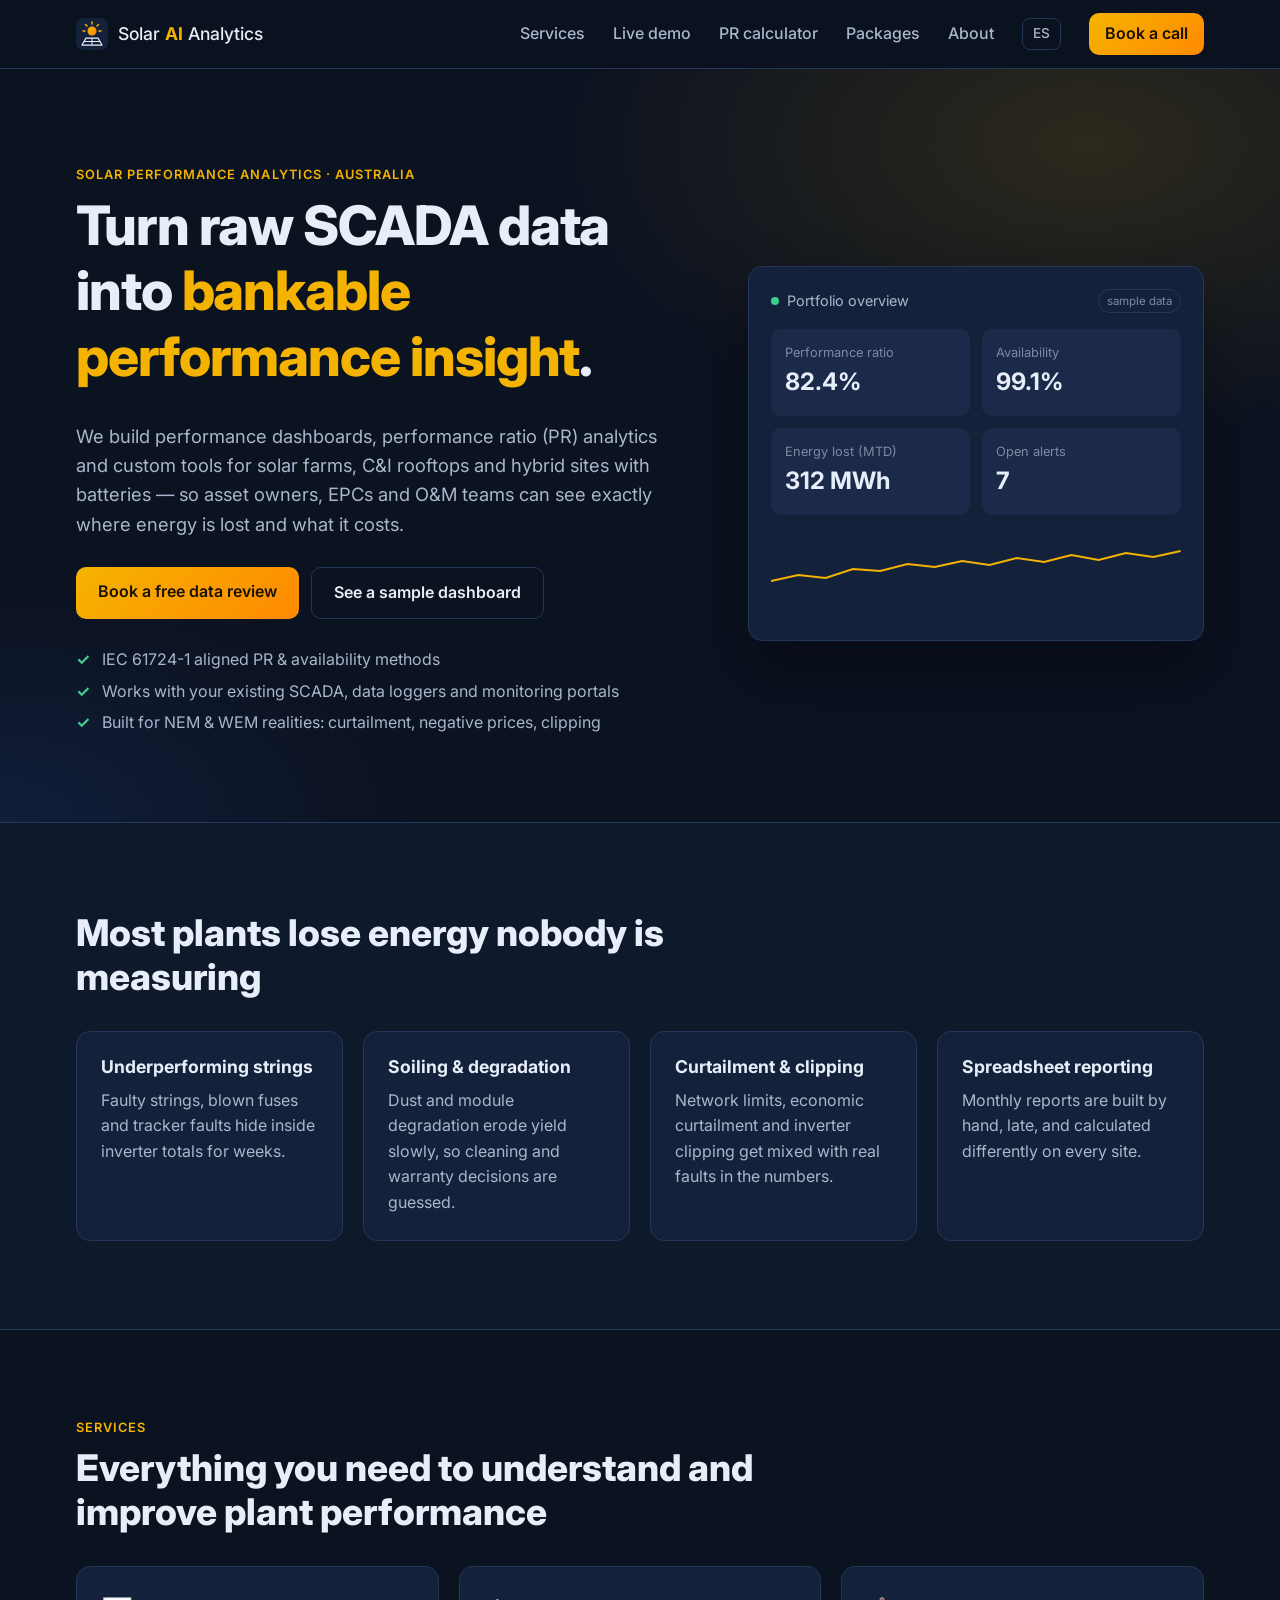
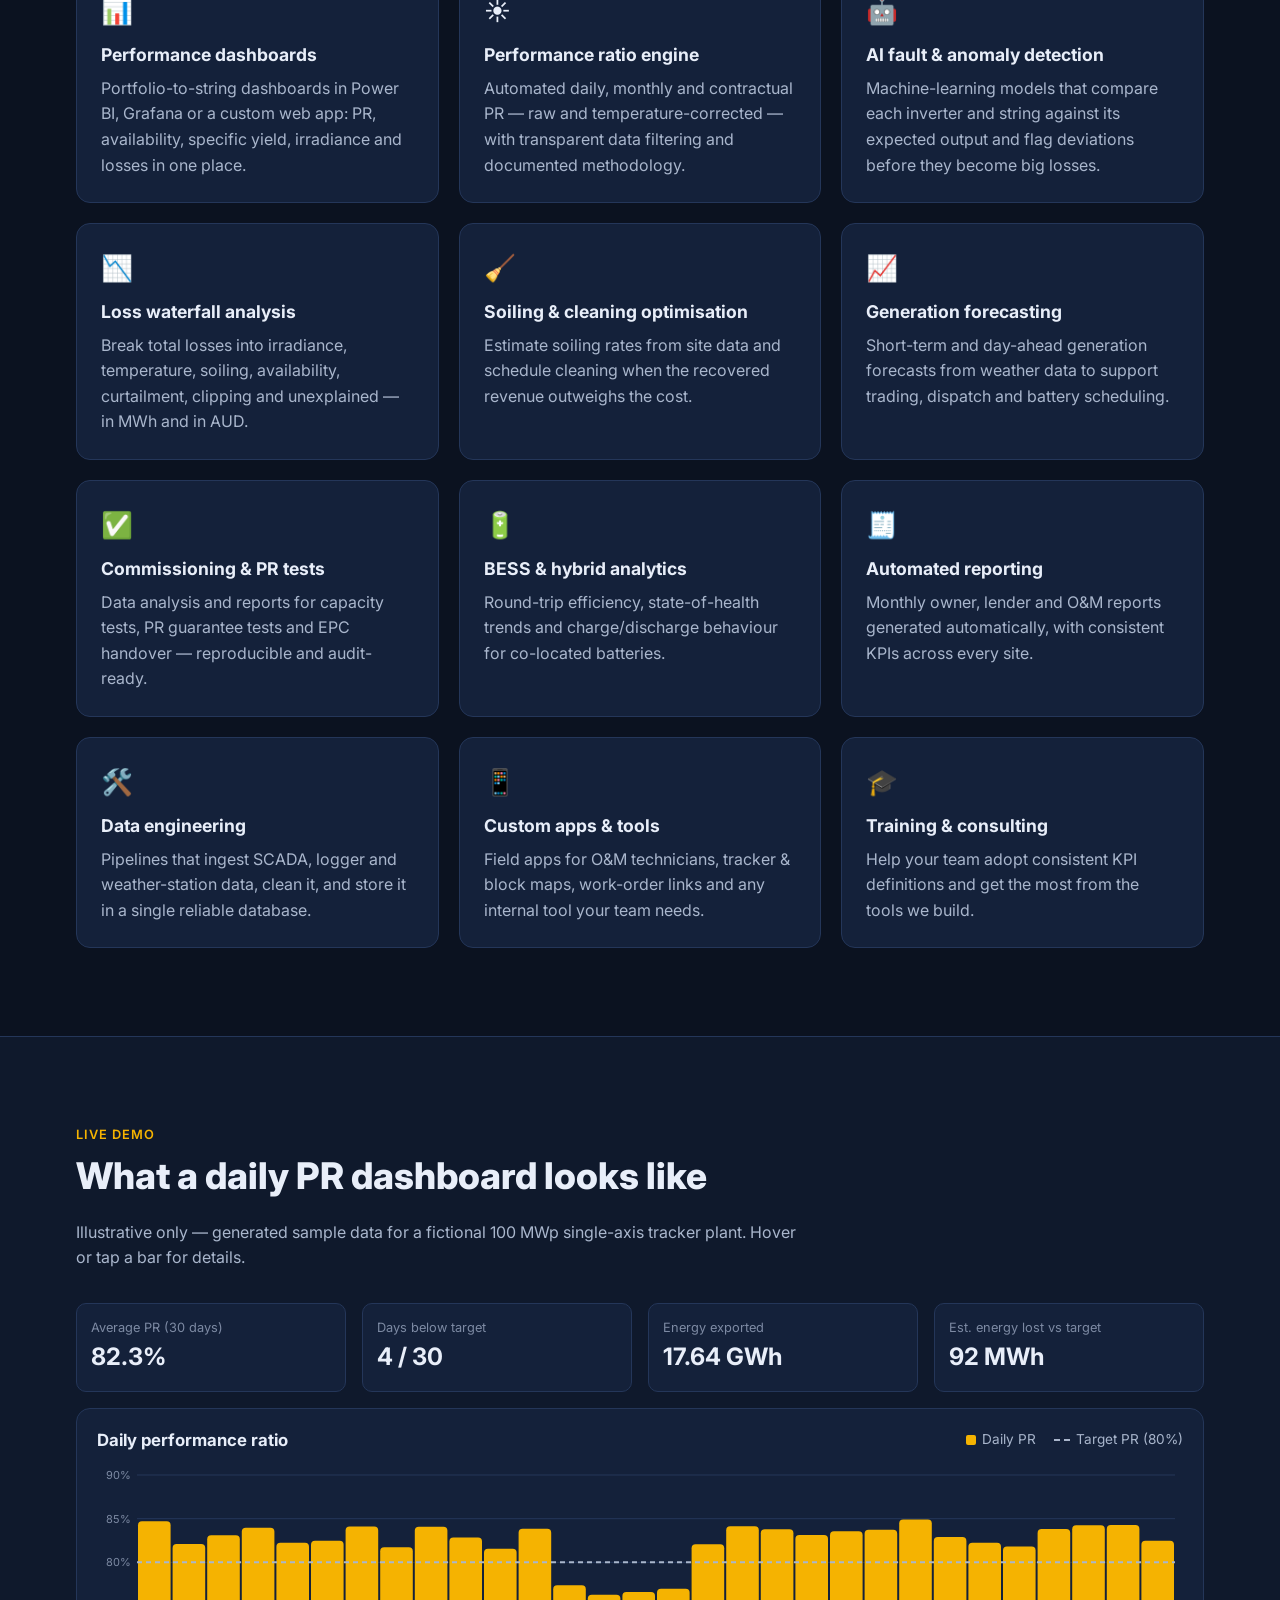
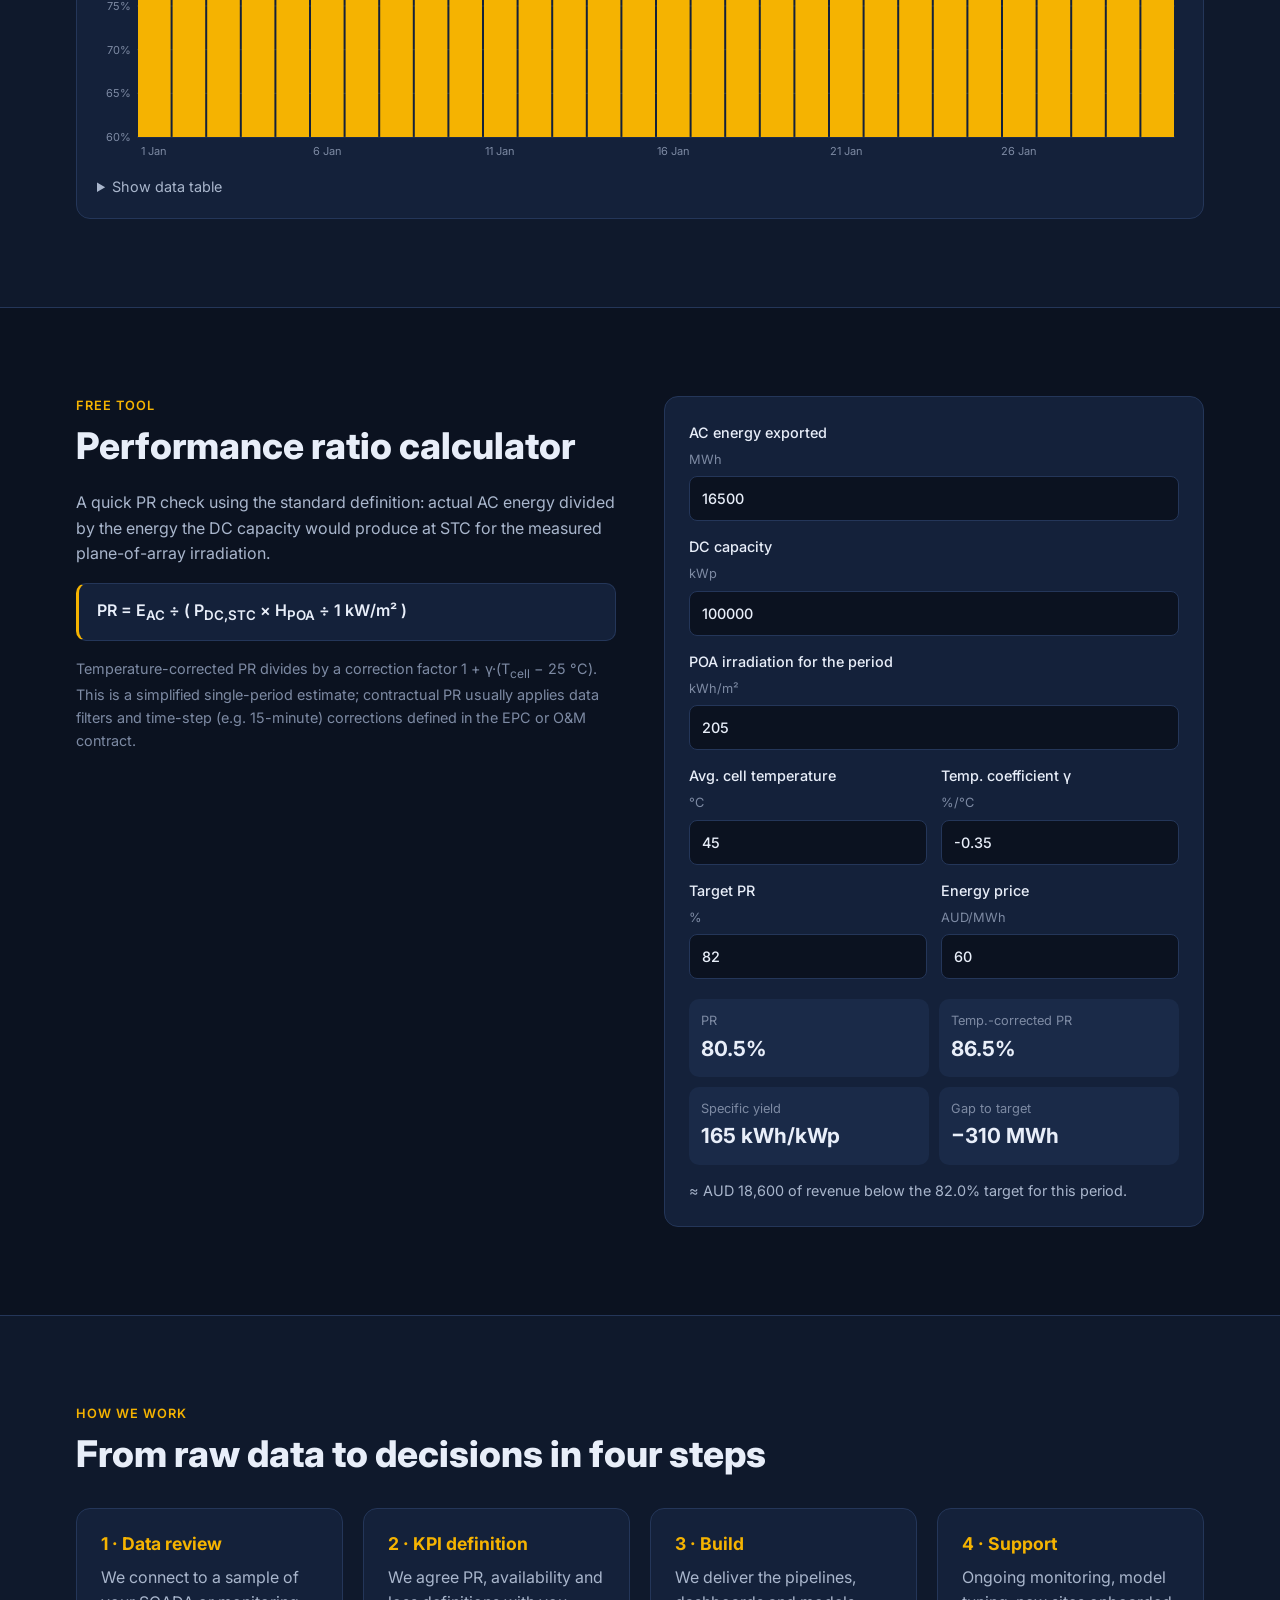
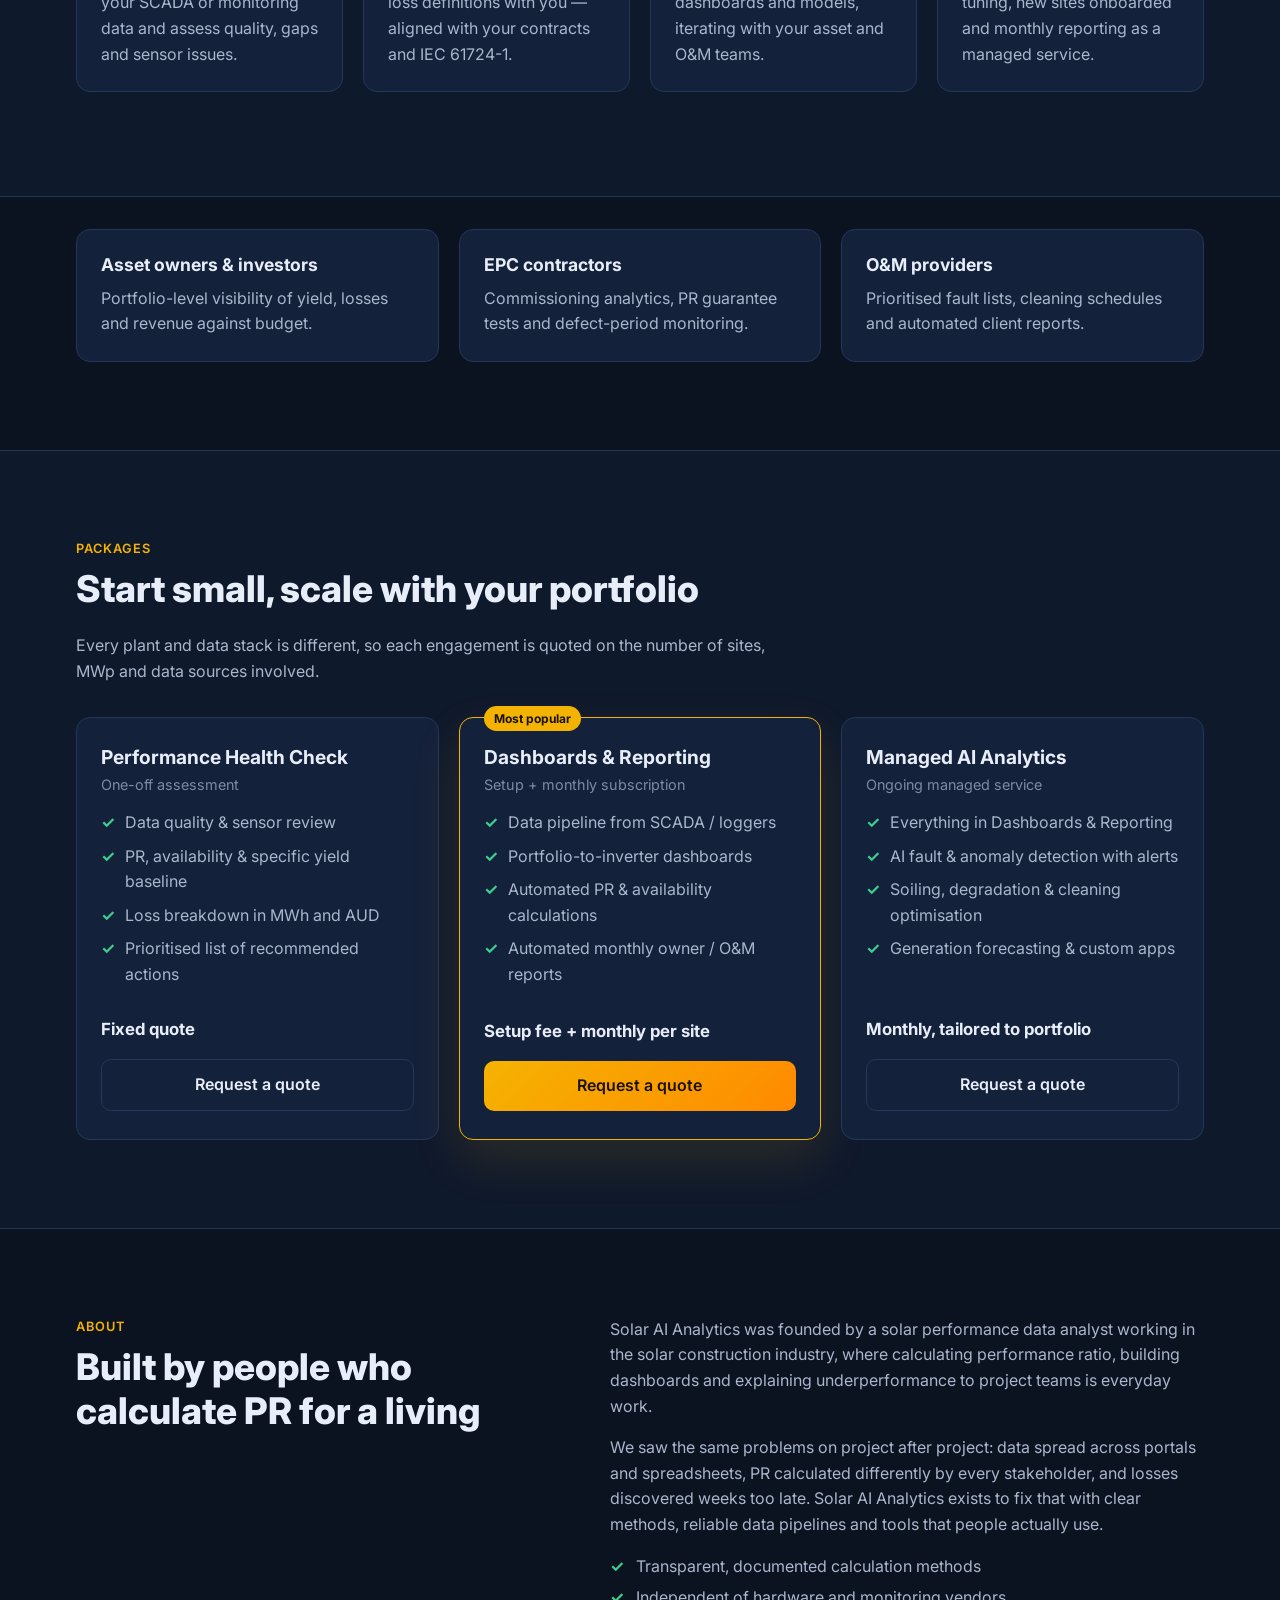
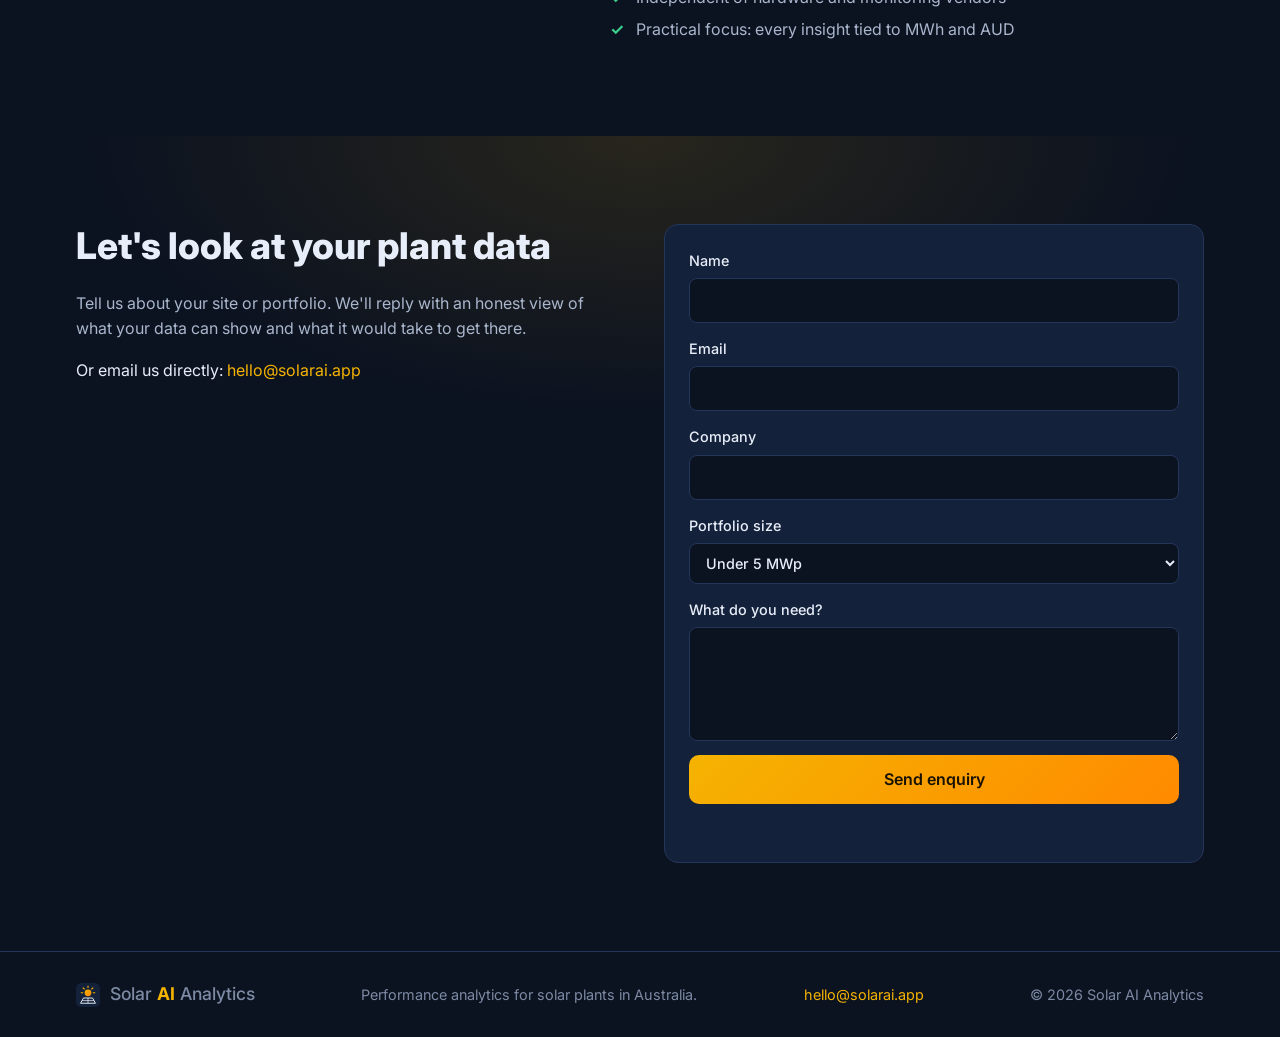
==== commit 9a40f152: "Add packages, about section, Spanish version and contact email - Packages (Health Check, Dashboards " ====
--- a/index.html
+++ b/index.html
@@ -9,6 +9,7 @@
   <link rel="preconnect" href="https://fonts.googleapis.com">
   <link rel="preconnect" href="https://fonts.gstatic.com" crossorigin>
   <link href="https://fonts.googleapis.com/css2?family=Inter:wght@400;500;600;700;800&display=swap" rel="stylesheet">
+  <link rel="alternate" hreflang="es" href="es/">
   <link rel="stylesheet" href="css/styles.css">
 </head>
 <body>
@@ -25,7 +26,9 @@
         <a href="#services">Services</a>
         <a href="#demo">Live demo</a>
         <a href="#calculator">PR calculator</a>
-        <a href="#process">How we work</a>
+        <a href="#packages">Packages</a>
+        <a href="#about">About</a>
+        <a href="es/" class="lang" hreflang="es" lang="es">ES</a>
         <a href="#contact" class="btn btn-small">Book a call</a>
       </nav>
     </div>
@@ -245,11 +248,78 @@
     </section>
 
     <!-- WHO -->
-    <section class="section">
+    <section class="section who">
       <div class="container grid grid-3">
         <div class="audience"><h3>Asset owners &amp; investors</h3><p>Portfolio-level visibility of yield, losses and revenue against budget.</p></div>
         <div class="audience"><h3>EPC contractors</h3><p>Commissioning analytics, PR guarantee tests and defect-period monitoring.</p></div>
         <div class="audience"><h3>O&amp;M providers</h3><p>Prioritised fault lists, cleaning schedules and automated client reports.</p></div>
+      </div>
+    </section>
+
+    <!-- PACKAGES -->
+    <section id="packages" class="section band">
+      <div class="container">
+        <p class="eyebrow">Packages</p>
+        <h2 class="section-title">Start small, scale with your portfolio</h2>
+        <p class="section-sub">Every plant and data stack is different, so each engagement is quoted on the number of sites, MWp and data sources involved.</p>
+        <div class="grid grid-3 packages">
+          <article class="package">
+            <h3>Performance Health Check</h3>
+            <p class="pkg-type">One-off assessment</p>
+            <ul>
+              <li>Data quality &amp; sensor review</li>
+              <li>PR, availability &amp; specific yield baseline</li>
+              <li>Loss breakdown in MWh and AUD</li>
+              <li>Prioritised list of recommended actions</li>
+            </ul>
+            <p class="pkg-price">Fixed quote</p>
+            <a href="#contact" class="btn btn-ghost">Request a quote</a>
+          </article>
+          <article class="package featured">
+            <span class="badge">Most popular</span>
+            <h3>Dashboards &amp; Reporting</h3>
+            <p class="pkg-type">Setup + monthly subscription</p>
+            <ul>
+              <li>Data pipeline from SCADA / loggers</li>
+              <li>Portfolio-to-inverter dashboards</li>
+              <li>Automated PR &amp; availability calculations</li>
+              <li>Automated monthly owner / O&amp;M reports</li>
+            </ul>
+            <p class="pkg-price">Setup fee + monthly per site</p>
+            <a href="#contact" class="btn">Request a quote</a>
+          </article>
+          <article class="package">
+            <h3>Managed AI Analytics</h3>
+            <p class="pkg-type">Ongoing managed service</p>
+            <ul>
+              <li>Everything in Dashboards &amp; Reporting</li>
+              <li>AI fault &amp; anomaly detection with alerts</li>
+              <li>Soiling, degradation &amp; cleaning optimisation</li>
+              <li>Generation forecasting &amp; custom apps</li>
+            </ul>
+            <p class="pkg-price">Monthly, tailored to portfolio</p>
+            <a href="#contact" class="btn btn-ghost">Request a quote</a>
+          </article>
+        </div>
+      </div>
+    </section>
+
+    <!-- ABOUT -->
+    <section id="about" class="section">
+      <div class="container about-grid">
+        <div>
+          <p class="eyebrow">About</p>
+          <h2 class="section-title">Built by people who calculate PR for a living</h2>
+        </div>
+        <div class="about-text">
+          <p>Solar AI Analytics was founded by a solar performance data analyst working in the solar construction industry, where calculating performance ratio, building dashboards and explaining underperformance to project teams is everyday work.</p>
+          <p>We saw the same problems on project after project: data spread across portals and spreadsheets, PR calculated differently by every stakeholder, and losses discovered weeks too late. Solar AI Analytics exists to fix that with clear methods, reliable data pipelines and tools that people actually use.</p>
+          <ul class="hero-points">
+            <li>Transparent, documented calculation methods</li>
+            <li>Independent of hardware and monitoring vendors</li>
+            <li>Practical focus: every insight tied to MWh and AUD</li>
+          </ul>
+        </div>
       </div>
     </section>
 
@@ -259,6 +329,7 @@
         <div>
           <h2 class="section-title">Let's look at your plant data</h2>
           <p class="section-sub">Tell us about your site or portfolio. We'll reply with an honest view of what your data can show and what it would take to get there.</p>
+          <p class="contact-direct">Or email us directly: <a href="mailto:hello@solarai.app">hello@solarai.app</a></p>
         </div>
         <form id="contact-form" class="calc-card">
           <label>Name<input type="text" name="name" required autocomplete="name"></label>
@@ -284,6 +355,7 @@
     <div class="container footer-grid">
       <div class="brand"><img src="assets/favicon.svg" alt="" width="24" height="24"><span>Solar <strong>AI</strong> Analytics</span></div>
       <p>Performance analytics for solar plants in Australia.</p>
+      <p><a href="mailto:hello@solarai.app">hello@solarai.app</a></p>
       <p>© <span id="year"></span> Solar AI Analytics</p>
     </div>
   </footer>
--- a/css/styles.css
+++ b/css/styles.css
@@ -158,7 +158,8 @@
   .hero-grid, .calc-grid, .contact-grid { grid-template-columns: 1fr; }
   .grid-3, .grid-4, .steps, .dash-kpis { grid-template-columns: 1fr 1fr; }
 }
-@media (max-width: 720px) {
+.nav-links a { white-space: nowrap; }
+@media (max-width: 1100px) {
   .nav-toggle { display: block; }
   .nav-links {
     display: none; position: absolute; top: 68px; left: 0; right: 0; flex-direction: column; align-items: stretch;
@@ -166,7 +167,10 @@
   }
   .nav-links.open { display: flex; }
   .nav-links a { padding: 12px 0; }
+  .nav-links .lang { align-self: flex-start; padding: 4px 10px; margin: 8px 0; }
   .nav-links .btn { text-align: center; margin-top: 8px; }
+}
+@media (max-width: 720px) {
   .section { padding: 64px 0; }
   .hero { padding: 64px 0; }
 }
@@ -179,3 +183,30 @@
   html { scroll-behavior: auto; }
   .btn, .service { transition: none; }
 }
+
+/* Language switch */
+.nav-links .lang { border: 1px solid var(--border); border-radius: 8px; padding: 4px 10px; font-size: .85rem; }
+.nav-links .lang:hover { border-color: var(--accent); }
+
+/* Packages */
+.package { position: relative; background: var(--surface); border: 1px solid var(--border); border-radius: var(--radius); padding: 28px 24px; display: flex; flex-direction: column; }
+.package.featured { border-color: var(--accent); box-shadow: 0 20px 50px rgba(245,179,1,.12); }
+.package h3 { font-size: 1.2rem; margin-bottom: 4px; }
+.pkg-type { color: var(--muted); font-size: .9rem; }
+.package ul { list-style: none; padding: 0; margin: 0 0 20px; color: var(--text-2); flex: 1; }
+.package li { padding-left: 24px; position: relative; margin-bottom: 8px; }
+.package li::before { content: "✓"; position: absolute; left: 0; color: var(--good); font-weight: 700; }
+.pkg-price { font-weight: 700; font-size: 1.05rem; }
+.package .btn { text-align: center; }
+.badge { position: absolute; top: -12px; left: 24px; background: var(--accent); color: #1a1200; font-size: .75rem; font-weight: 700; border-radius: 999px; padding: 3px 10px; }
+
+/* About */
+.about-grid { display: grid; grid-template-columns: .9fr 1.1fr; gap: 48px; }
+.about-text p { color: var(--text-2); }
+.who { padding-top: 0; }
+.contact-direct a, .site-footer a { color: var(--accent); }
+
+@media (max-width: 960px) {
+  .about-grid { grid-template-columns: 1fr; gap: 8px; }
+  .packages { grid-template-columns: 1fr; }
+}
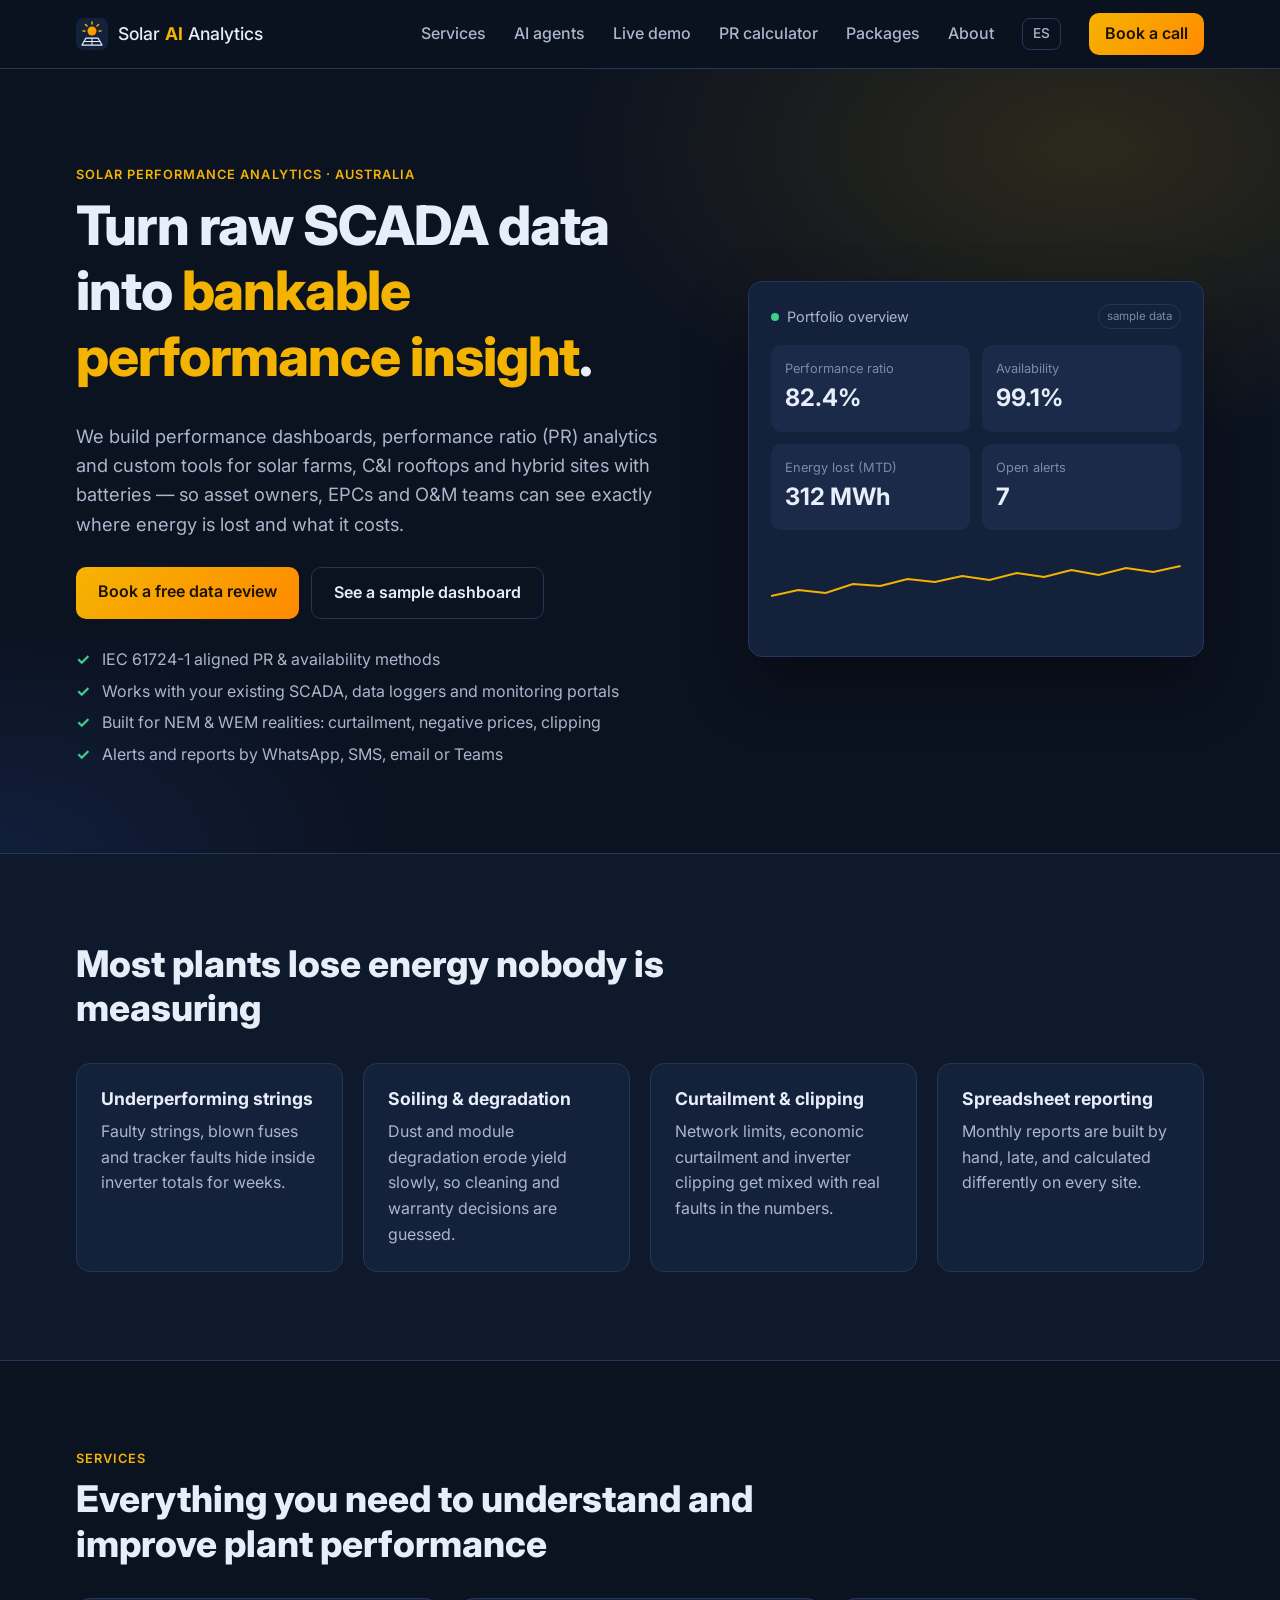
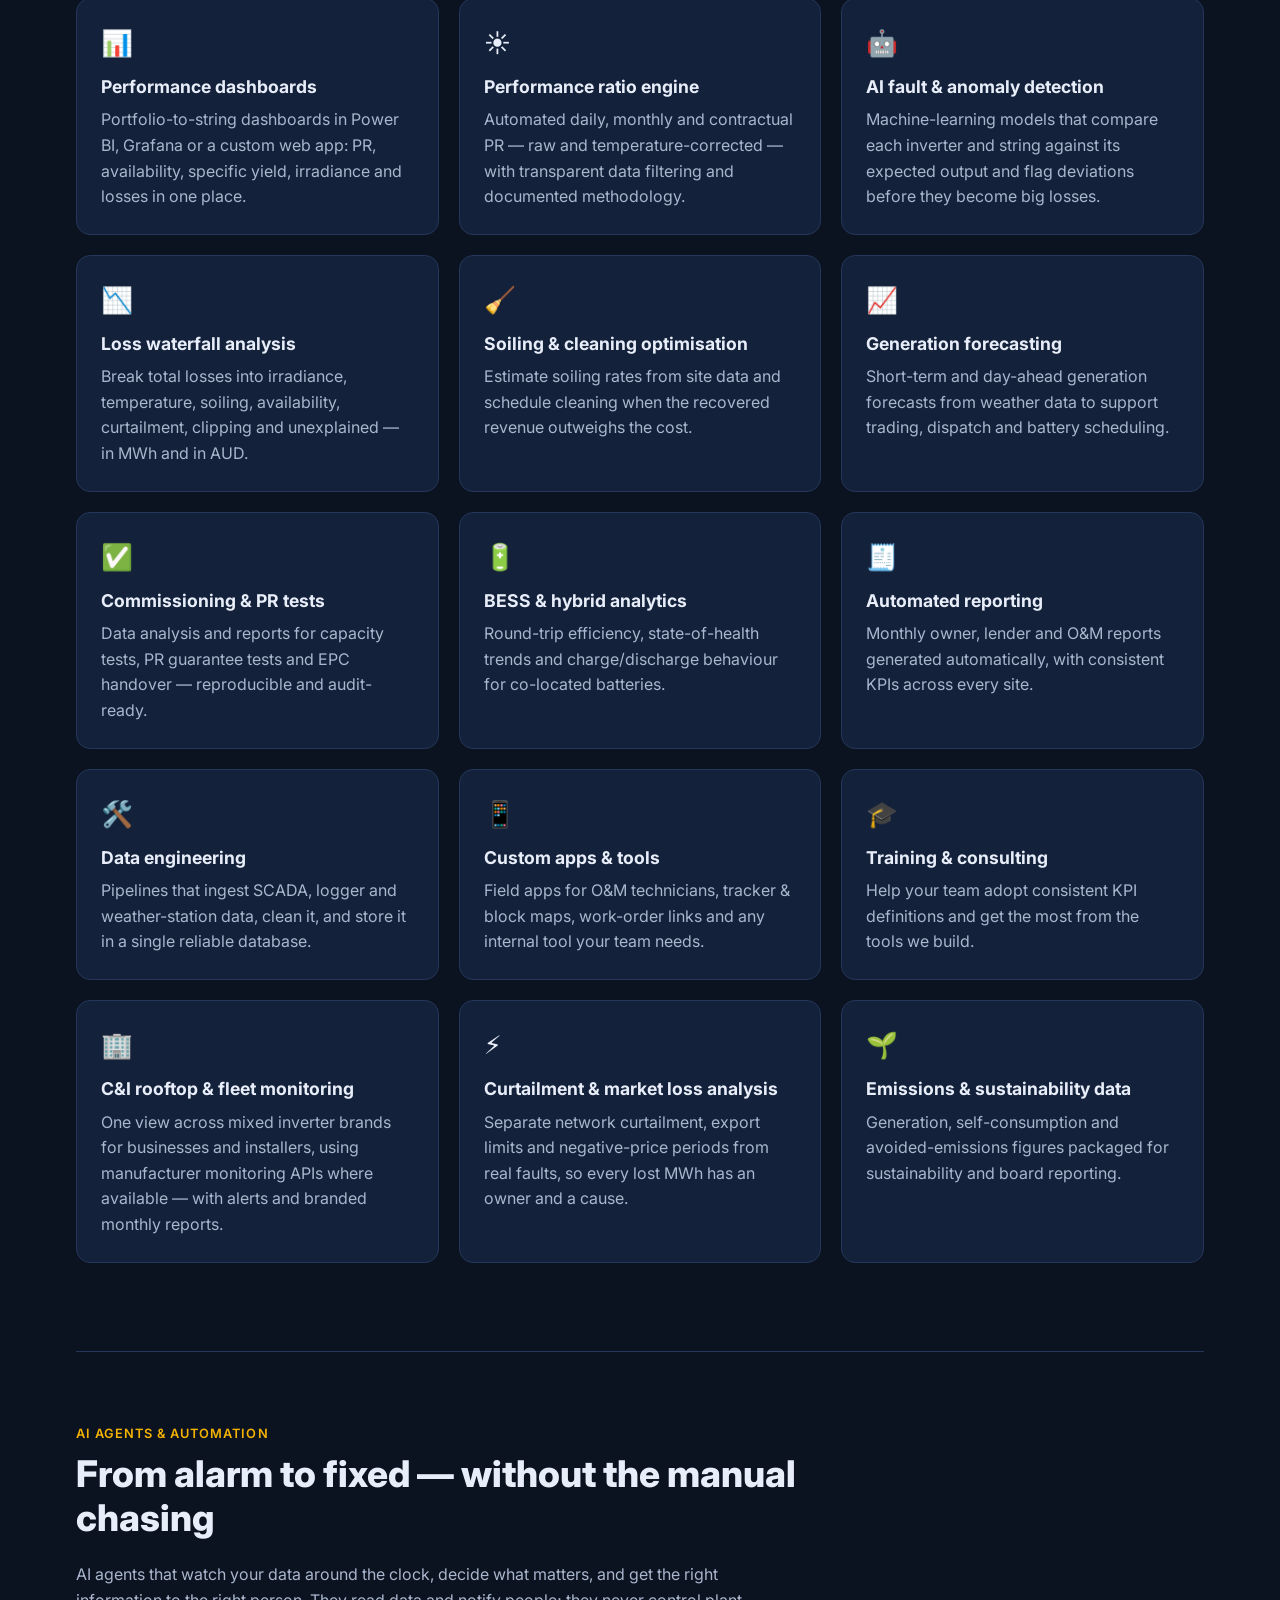
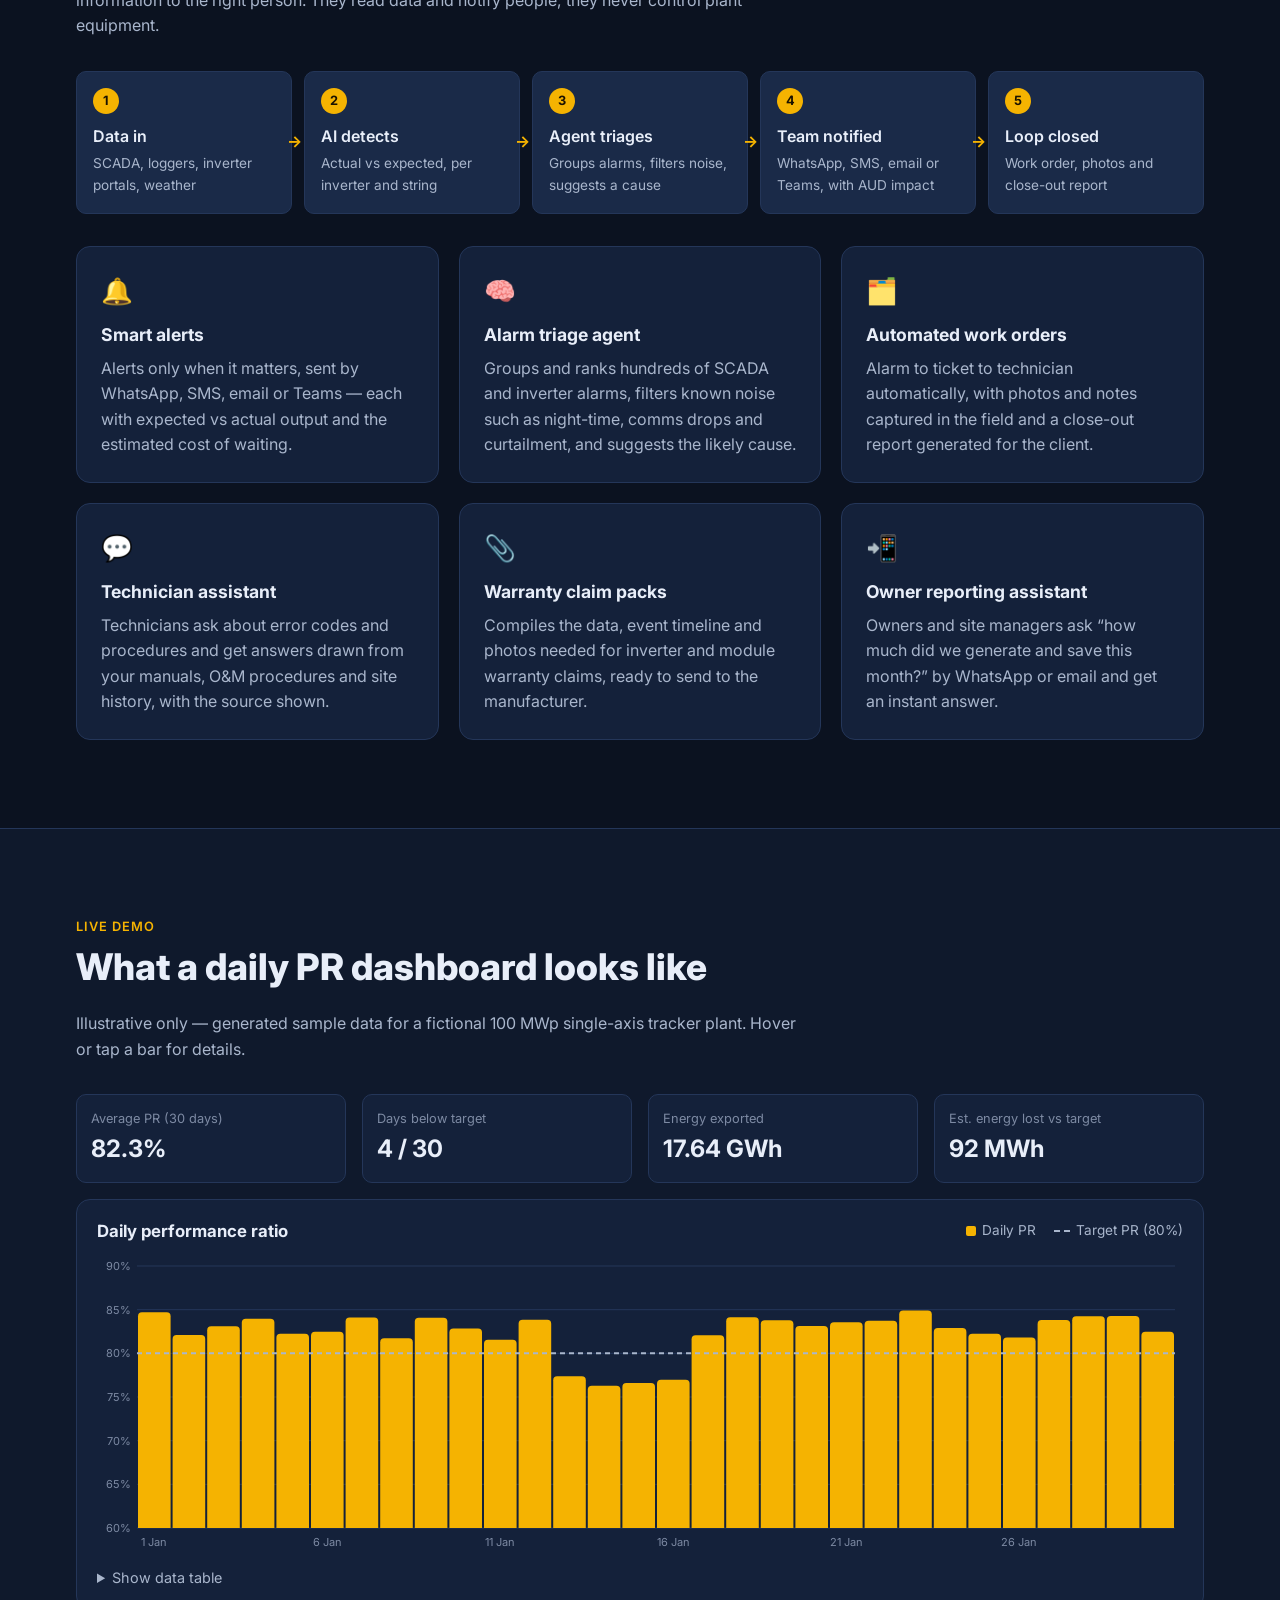
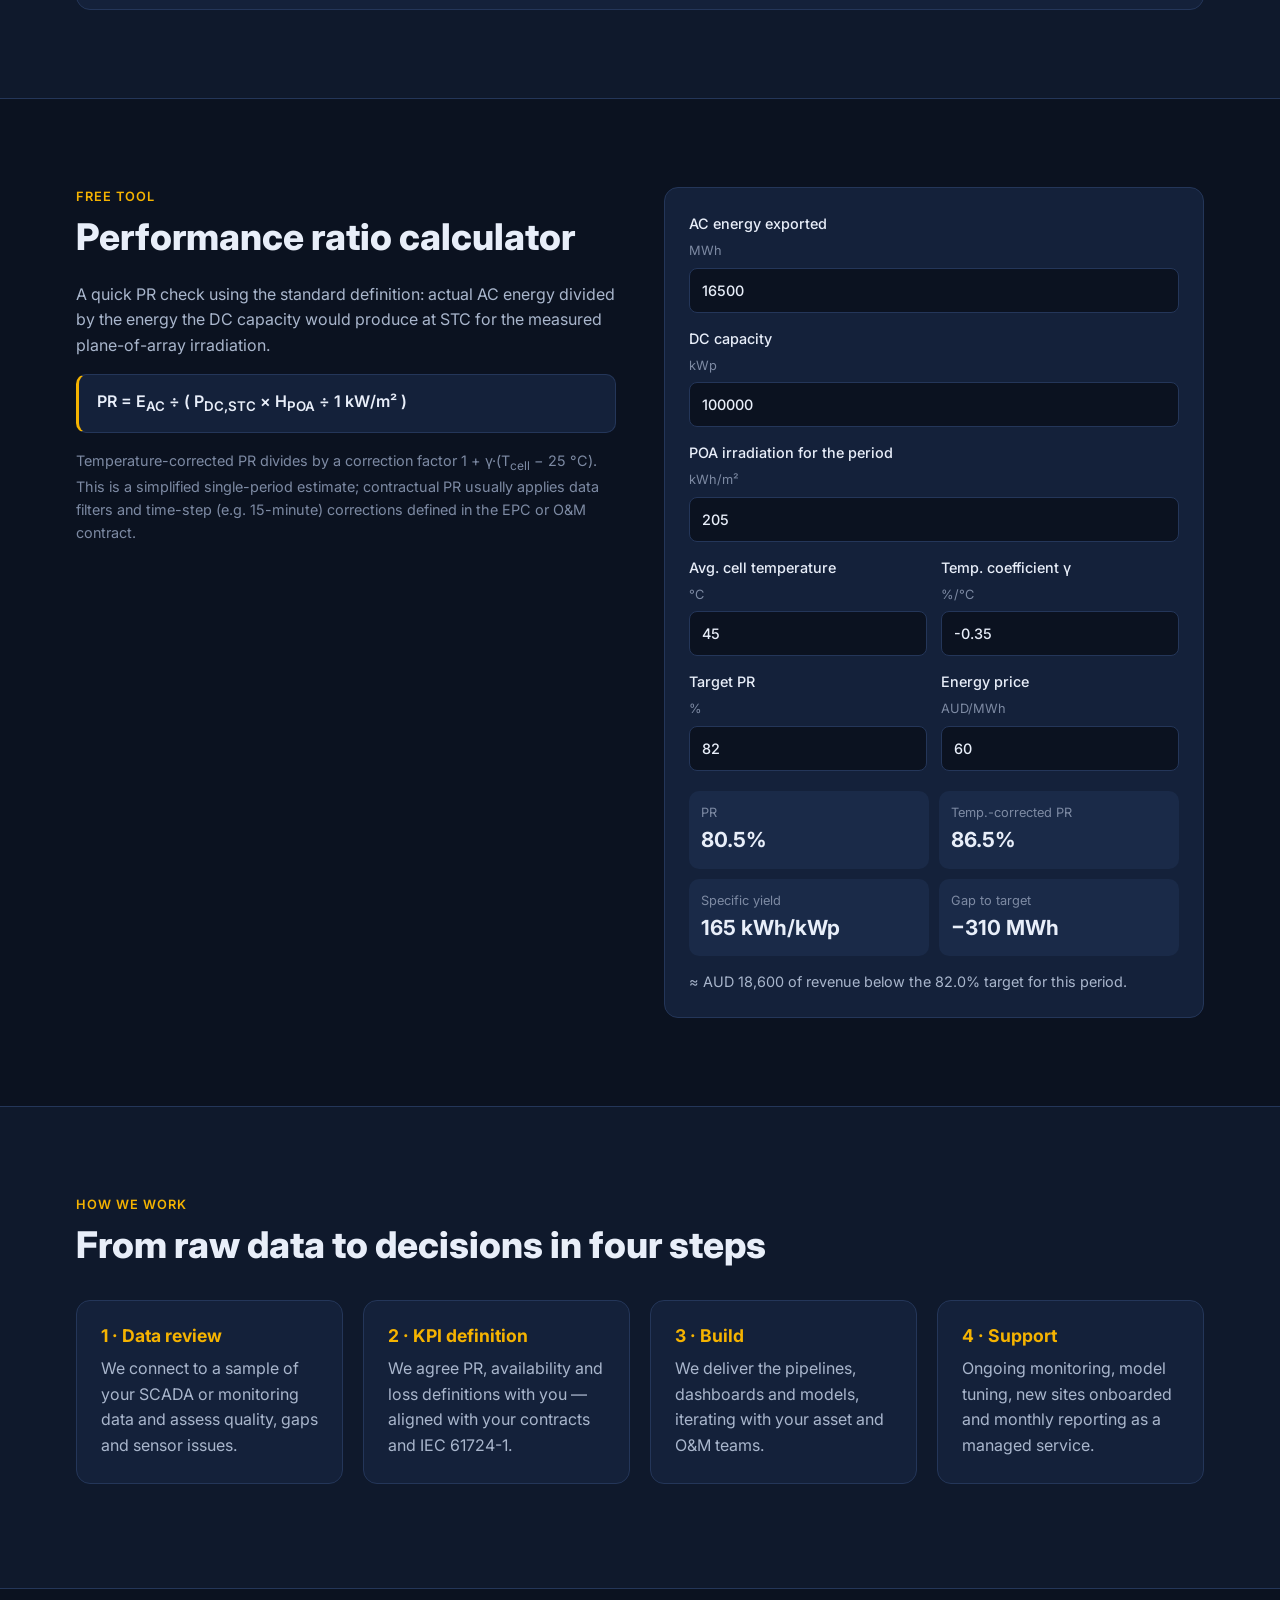
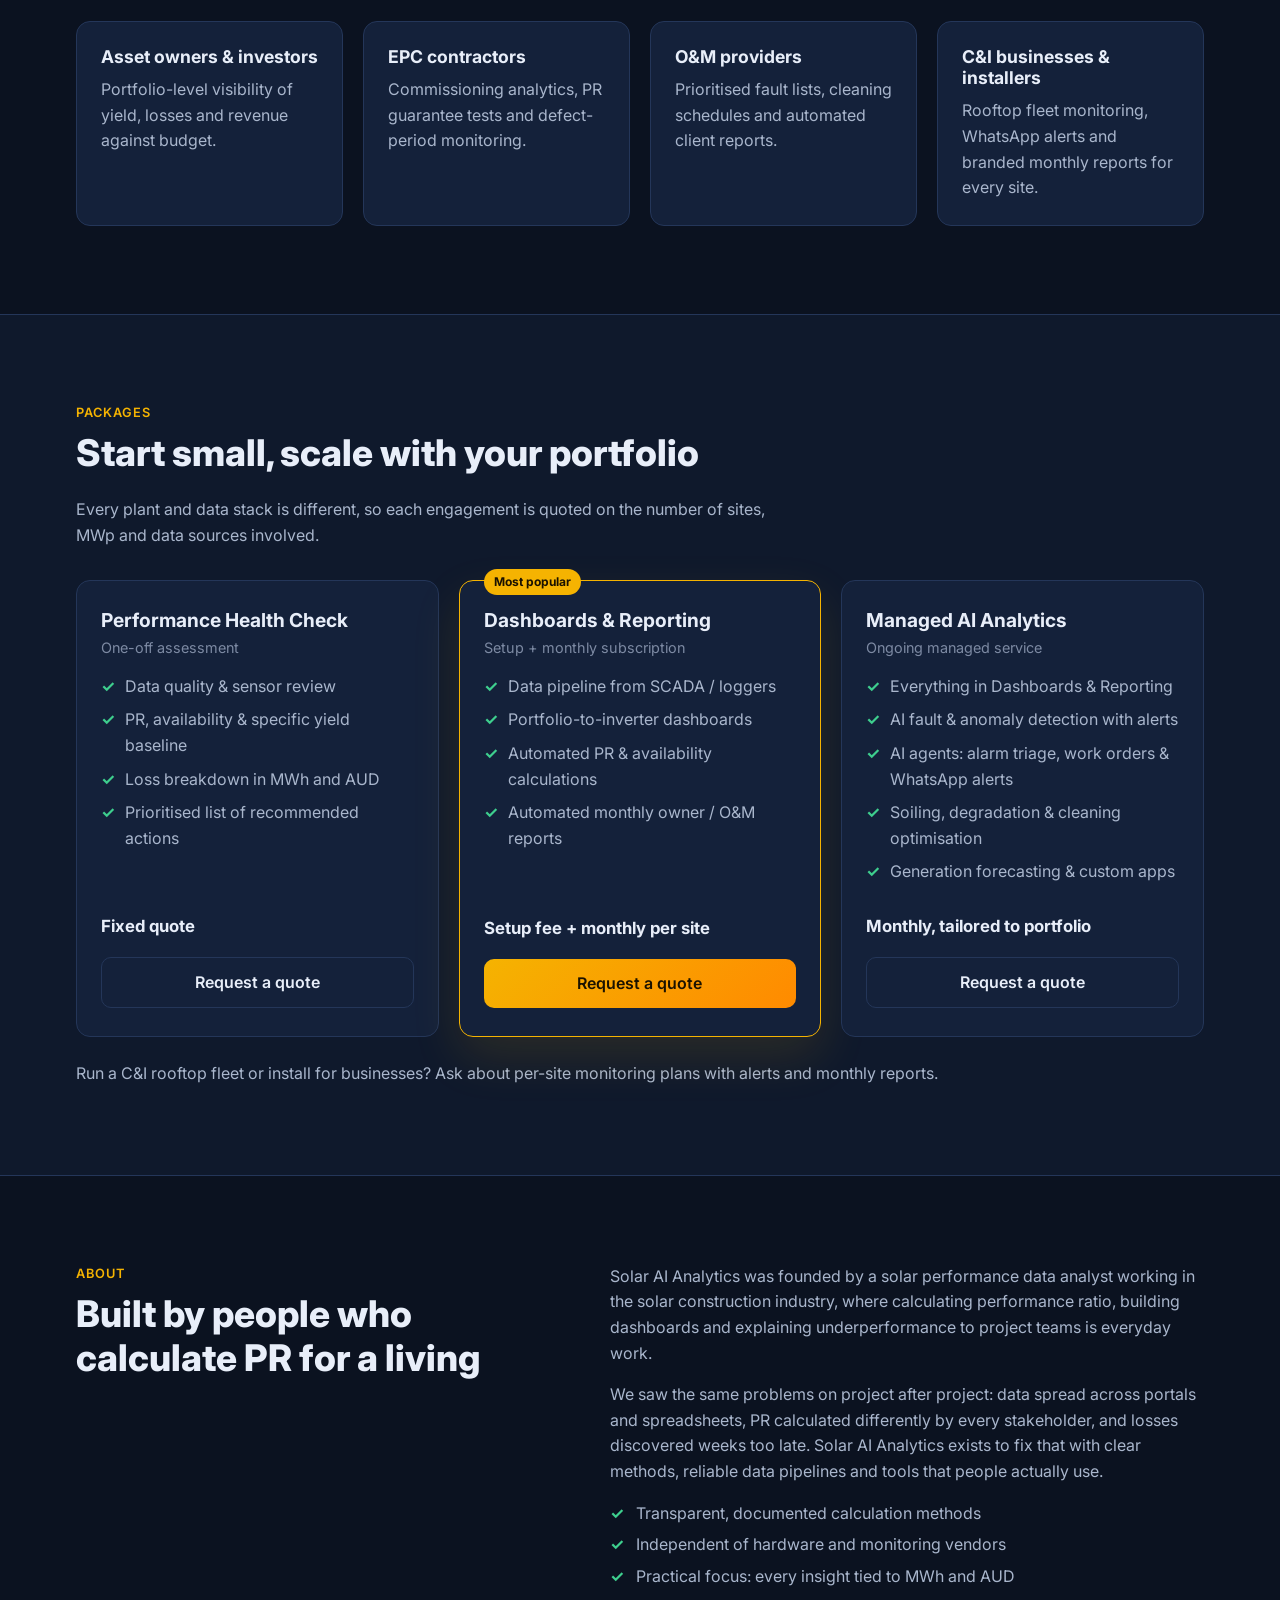
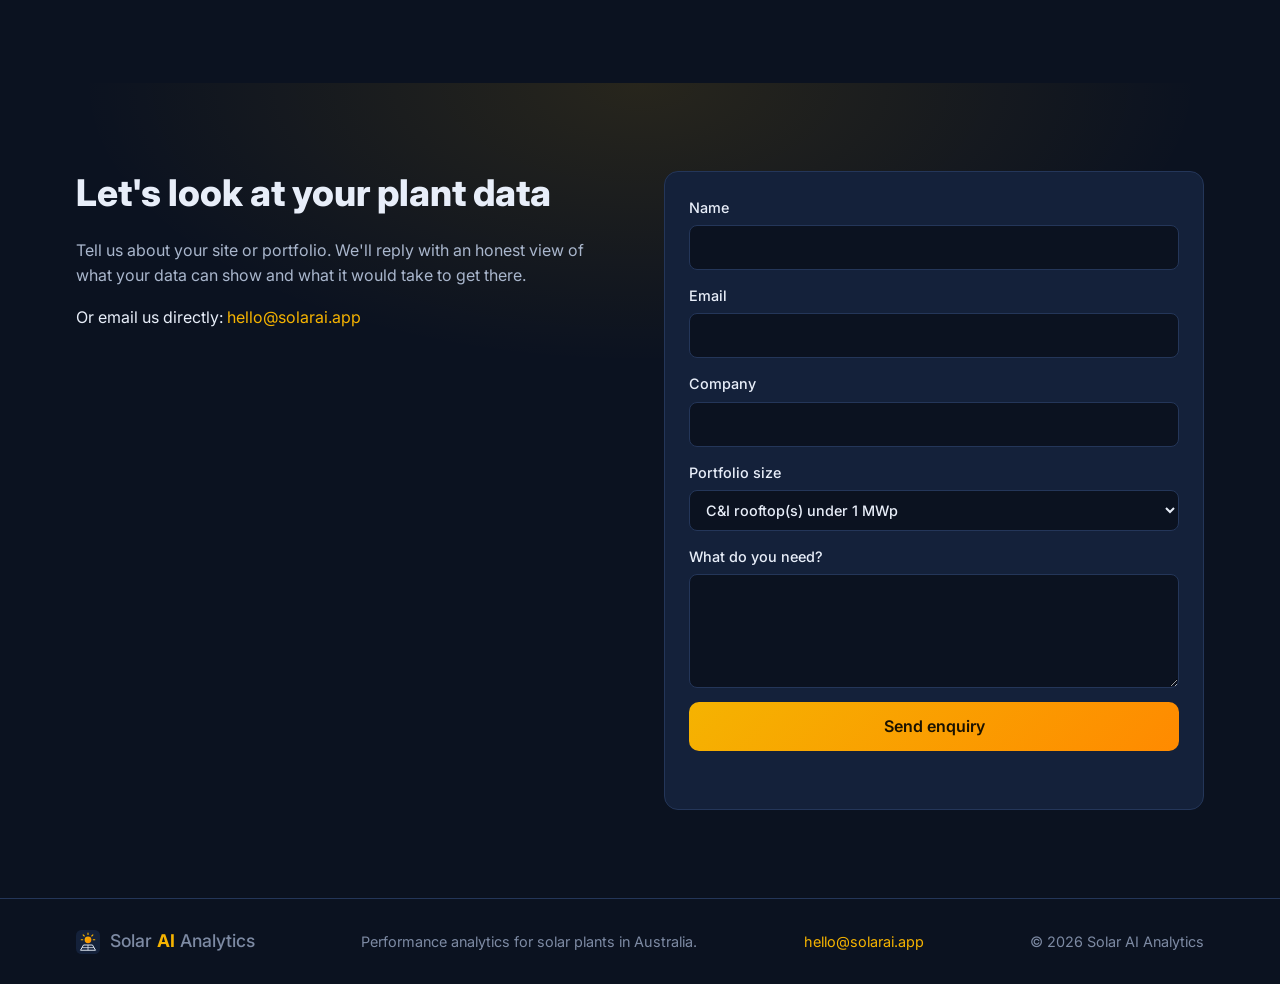
==== commit 018abca2: "Add AI agents & automation section and C&I/installer services - New 'AI agents & automation' block u" ====
--- a/index.html
+++ b/index.html
@@ -4,7 +4,7 @@
   <meta charset="UTF-8">
   <meta name="viewport" content="width=device-width, initial-scale=1.0">
   <title>Solar AI Analytics — Performance intelligence for solar plants</title>
-  <meta name="description" content="Solar AI Analytics builds performance dashboards, performance ratio (PR) analytics and custom applications for utility-scale and C&I solar plants across Australia.">
+  <meta name="description" content="Solar AI Analytics builds performance dashboards, performance ratio (PR) analytics and custom applications, AI agents and automated alerts for utility-scale and C&I solar plants across Australia.">
   <link rel="icon" href="assets/favicon.svg" type="image/svg+xml">
   <link rel="preconnect" href="https://fonts.googleapis.com">
   <link rel="preconnect" href="https://fonts.gstatic.com" crossorigin>
@@ -24,6 +24,7 @@
       </button>
       <nav id="nav-links" class="nav-links">
         <a href="#services">Services</a>
+        <a href="#agents">AI agents</a>
         <a href="#demo">Live demo</a>
         <a href="#calculator">PR calculator</a>
         <a href="#packages">Packages</a>
@@ -54,6 +55,7 @@
             <li>IEC 61724-1 aligned PR &amp; availability methods</li>
             <li>Works with your existing SCADA, data loggers and monitoring portals</li>
             <li>Built for NEM &amp; WEM realities: curtailment, negative prices, clipping</li>
+            <li>Alerts and reports by WhatsApp, SMS, email or Teams</li>
           </ul>
         </div>
         <div class="hero-card" aria-hidden="true">
@@ -152,6 +154,67 @@
             <h3>Training &amp; consulting</h3>
             <p>Help your team adopt consistent KPI definitions and get the most from the tools we build.</p>
           </article>
+          <article class="service">
+            <div class="icon">🏢</div>
+            <h3>C&amp;I rooftop &amp; fleet monitoring</h3>
+            <p>One view across mixed inverter brands for businesses and installers, using manufacturer monitoring APIs where available — with alerts and branded monthly reports.</p>
+          </article>
+          <article class="service">
+            <div class="icon">⚡</div>
+            <h3>Curtailment &amp; market loss analysis</h3>
+            <p>Separate network curtailment, export limits and negative-price periods from real faults, so every lost MWh has an owner and a cause.</p>
+          </article>
+          <article class="service">
+            <div class="icon">🌱</div>
+            <h3>Emissions &amp; sustainability data</h3>
+            <p>Generation, self-consumption and avoided-emissions figures packaged for sustainability and board reporting.</p>
+          </article>
+        </div>
+
+        <!-- AI AGENTS -->
+        <div id="agents" class="subsection">
+          <p class="eyebrow">AI agents &amp; automation</p>
+          <h2 class="section-title">From alarm to fixed — without the manual chasing</h2>
+          <p class="section-sub">AI agents that watch your data around the clock, decide what matters, and get the right information to the right person. They read data and notify people; they never control plant equipment.</p>
+          <ol class="flow">
+            <li><span>1</span>Data in<small>SCADA, loggers, inverter portals, weather</small></li>
+            <li><span>2</span>AI detects<small>Actual vs expected, per inverter and string</small></li>
+            <li><span>3</span>Agent triages<small>Groups alarms, filters noise, suggests a cause</small></li>
+            <li><span>4</span>Team notified<small>WhatsApp, SMS, email or Teams, with AUD impact</small></li>
+            <li><span>5</span>Loop closed<small>Work order, photos and close-out report</small></li>
+          </ol>
+          <div class="grid grid-3">
+            <article class="service">
+              <div class="icon">🔔</div>
+              <h3>Smart alerts</h3>
+              <p>Alerts only when it matters, sent by WhatsApp, SMS, email or Teams — each with expected vs actual output and the estimated cost of waiting.</p>
+            </article>
+            <article class="service">
+              <div class="icon">🧠</div>
+              <h3>Alarm triage agent</h3>
+              <p>Groups and ranks hundreds of SCADA and inverter alarms, filters known noise such as night-time, comms drops and curtailment, and suggests the likely cause.</p>
+            </article>
+            <article class="service">
+              <div class="icon">🗂️</div>
+              <h3>Automated work orders</h3>
+              <p>Alarm to ticket to technician automatically, with photos and notes captured in the field and a close-out report generated for the client.</p>
+            </article>
+            <article class="service">
+              <div class="icon">💬</div>
+              <h3>Technician assistant</h3>
+              <p>Technicians ask about error codes and procedures and get answers drawn from your manuals, O&amp;M procedures and site history, with the source shown.</p>
+            </article>
+            <article class="service">
+              <div class="icon">📎</div>
+              <h3>Warranty claim packs</h3>
+              <p>Compiles the data, event timeline and photos needed for inverter and module warranty claims, ready to send to the manufacturer.</p>
+            </article>
+            <article class="service">
+              <div class="icon">📲</div>
+              <h3>Owner reporting assistant</h3>
+              <p>Owners and site managers ask “how much did we generate and save this month?” by WhatsApp or email and get an instant answer.</p>
+            </article>
+          </div>
         </div>
       </div>
     </section>
@@ -249,10 +312,11 @@
 
     <!-- WHO -->
     <section class="section who">
-      <div class="container grid grid-3">
+      <div class="container grid grid-4">
         <div class="audience"><h3>Asset owners &amp; investors</h3><p>Portfolio-level visibility of yield, losses and revenue against budget.</p></div>
         <div class="audience"><h3>EPC contractors</h3><p>Commissioning analytics, PR guarantee tests and defect-period monitoring.</p></div>
         <div class="audience"><h3>O&amp;M providers</h3><p>Prioritised fault lists, cleaning schedules and automated client reports.</p></div>
+        <div class="audience"><h3>C&amp;I businesses &amp; installers</h3><p>Rooftop fleet monitoring, WhatsApp alerts and branded monthly reports for every site.</p></div>
       </div>
     </section>
 
@@ -294,6 +358,7 @@
             <ul>
               <li>Everything in Dashboards &amp; Reporting</li>
               <li>AI fault &amp; anomaly detection with alerts</li>
+              <li>AI agents: alarm triage, work orders &amp; WhatsApp alerts</li>
               <li>Soiling, degradation &amp; cleaning optimisation</li>
               <li>Generation forecasting &amp; custom apps</li>
             </ul>
@@ -301,6 +366,7 @@
             <a href="#contact" class="btn btn-ghost">Request a quote</a>
           </article>
         </div>
+        <p class="pkg-note">Run a C&amp;I rooftop fleet or install for businesses? Ask about per-site monitoring plans with alerts and monthly reports.</p>
       </div>
     </section>
 
@@ -337,7 +403,8 @@
           <label>Company<input type="text" name="company" autocomplete="organization"></label>
           <label>Portfolio size
             <select name="size">
-              <option>Under 5 MWp</option>
+              <option>C&amp;I rooftop(s) under 1 MWp</option>
+              <option>1 – 5 MWp</option>
               <option>5 – 50 MWp</option>
               <option>50 – 200 MWp</option>
               <option>Over 200 MWp</option>
--- a/css/styles.css
+++ b/css/styles.css
@@ -210,3 +210,20 @@
   .about-grid { grid-template-columns: 1fr; gap: 8px; }
   .packages { grid-template-columns: 1fr; }
 }
+
+/* AI agents */
+.subsection { margin-top: 88px; padding-top: 72px; border-top: 1px solid var(--border); }
+.flow { list-style: none; padding: 0; margin: 32px 0 0; display: grid; grid-template-columns: repeat(5, 1fr); gap: 12px; }
+.flow li { position: relative; background: var(--surface-2); border: 1px solid var(--border); border-radius: 10px; padding: 16px; font-weight: 600; display: flex; flex-direction: column; gap: 4px; }
+.flow li span { display: inline-grid; place-items: center; width: 26px; height: 26px; border-radius: 50%; background: var(--accent); color: #1a1200; font-size: .8rem; font-weight: 700; margin-bottom: 6px; }
+.flow li small { color: var(--text-2); font-weight: 400; font-size: .85rem; }
+.flow li:not(:last-child)::after { content: "→"; position: absolute; right: -11px; top: 50%; transform: translateY(-50%); color: var(--accent); font-weight: 700; z-index: 1; }
+.pkg-note { color: var(--text-2); margin: 24px 0 0; }
+
+@media (max-width: 960px) {
+  .flow { grid-template-columns: 1fr; }
+  .flow li:not(:last-child)::after { content: "↓"; right: auto; left: 50%; top: auto; bottom: -15px; transform: translateX(-50%); }
+}
+@media (max-width: 720px) {
+  .subsection { margin-top: 64px; padding-top: 56px; }
+}
